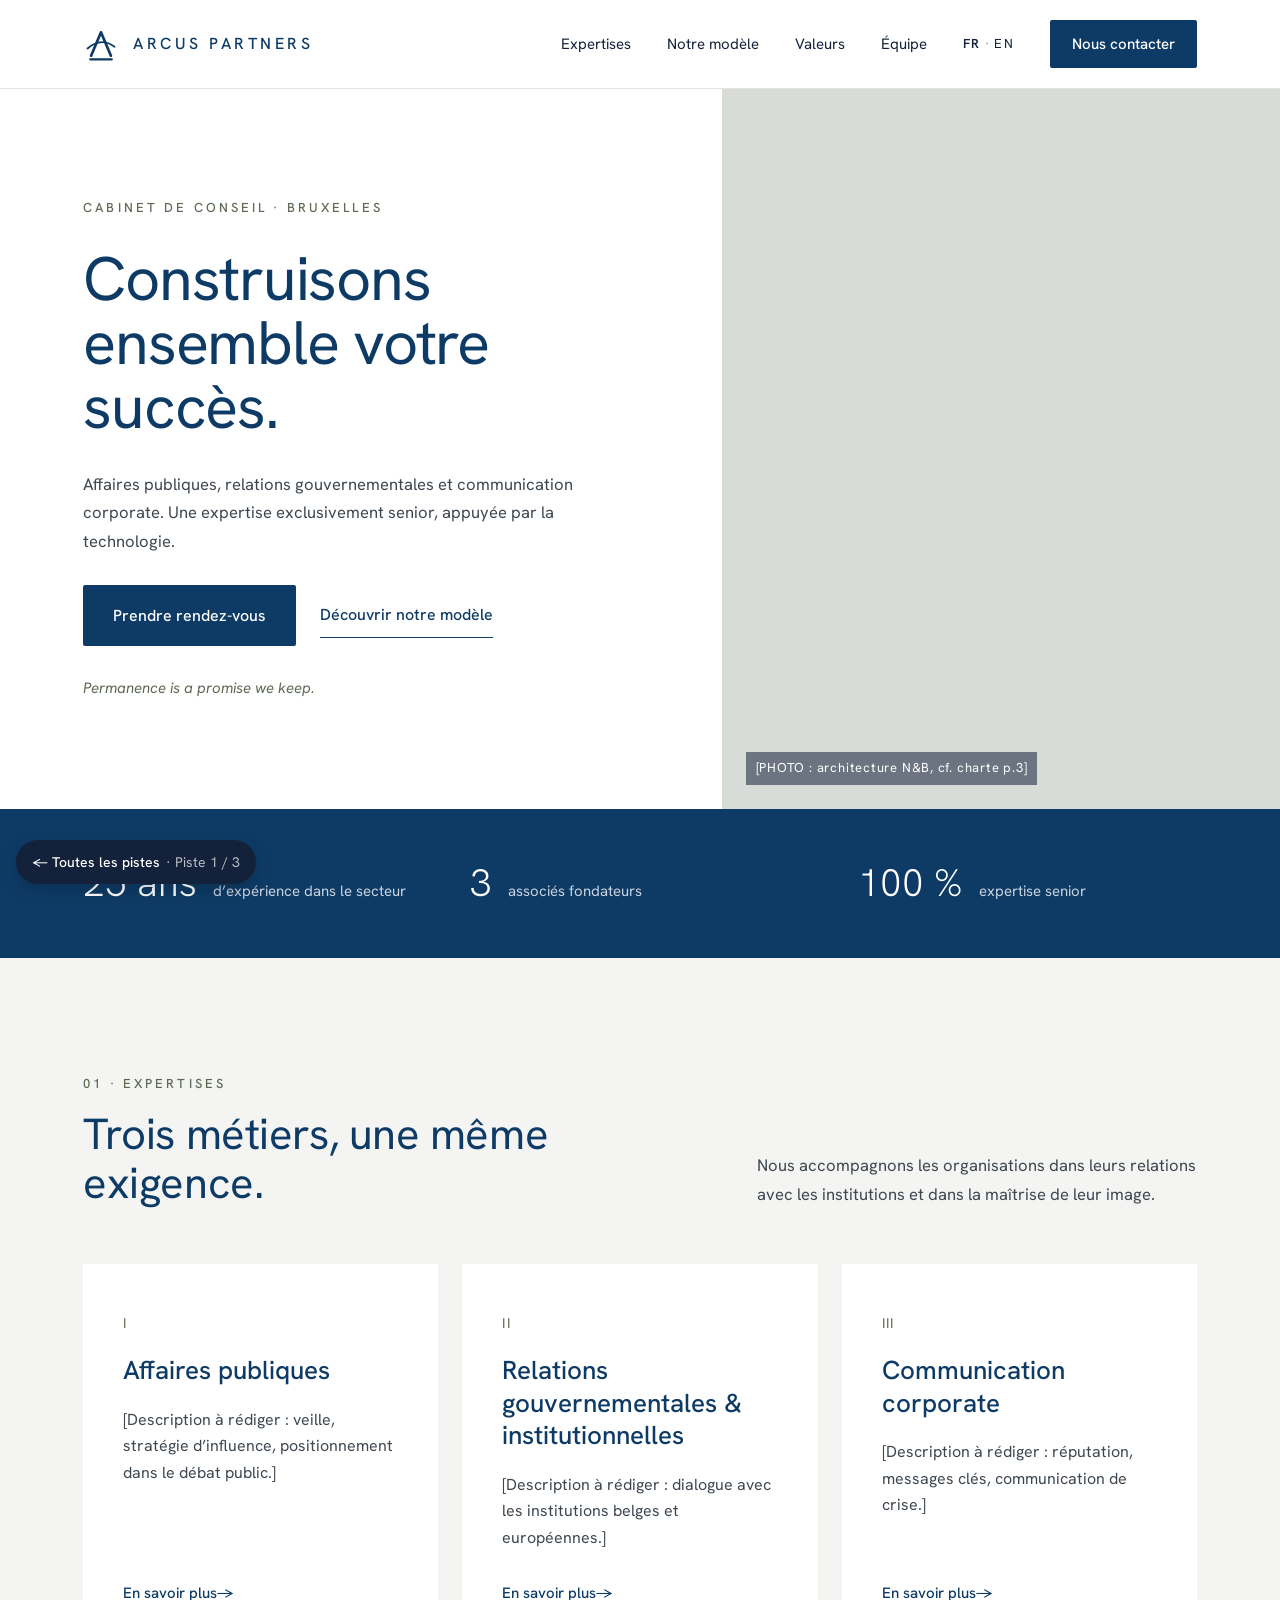
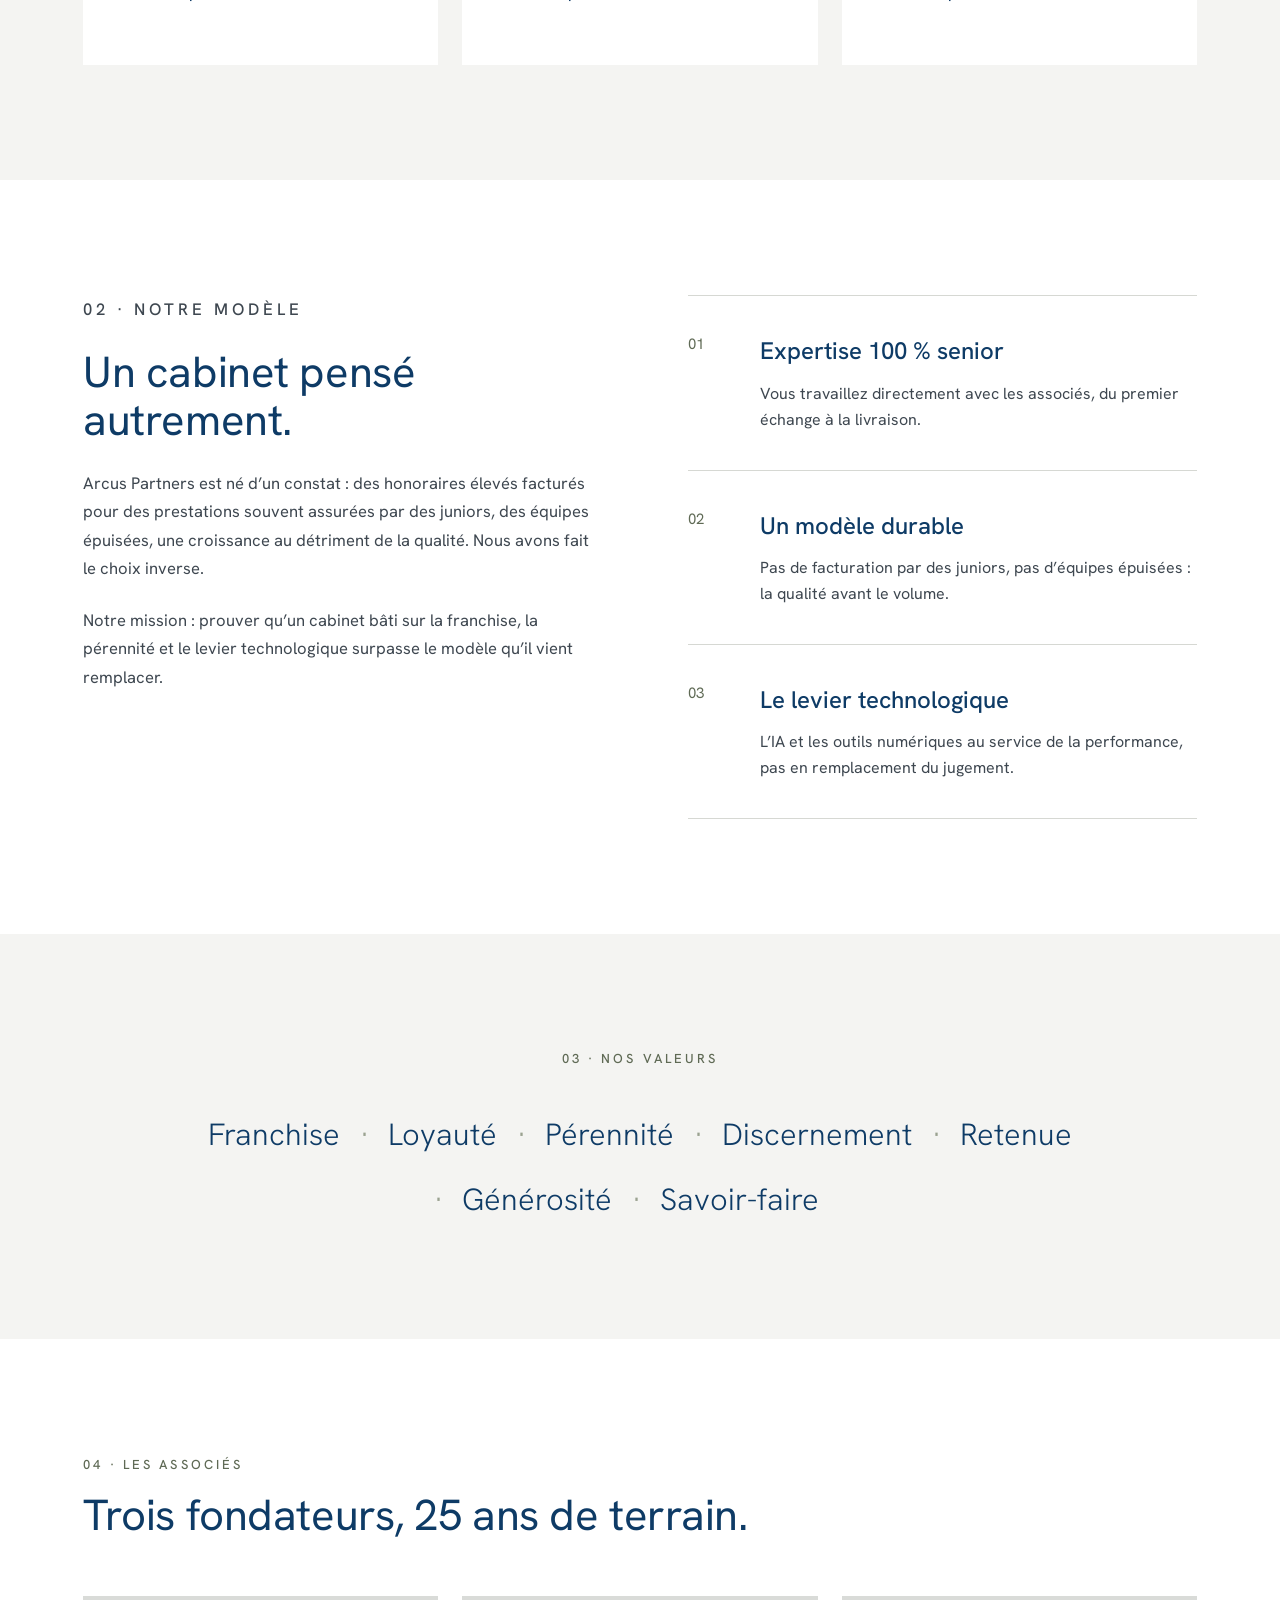
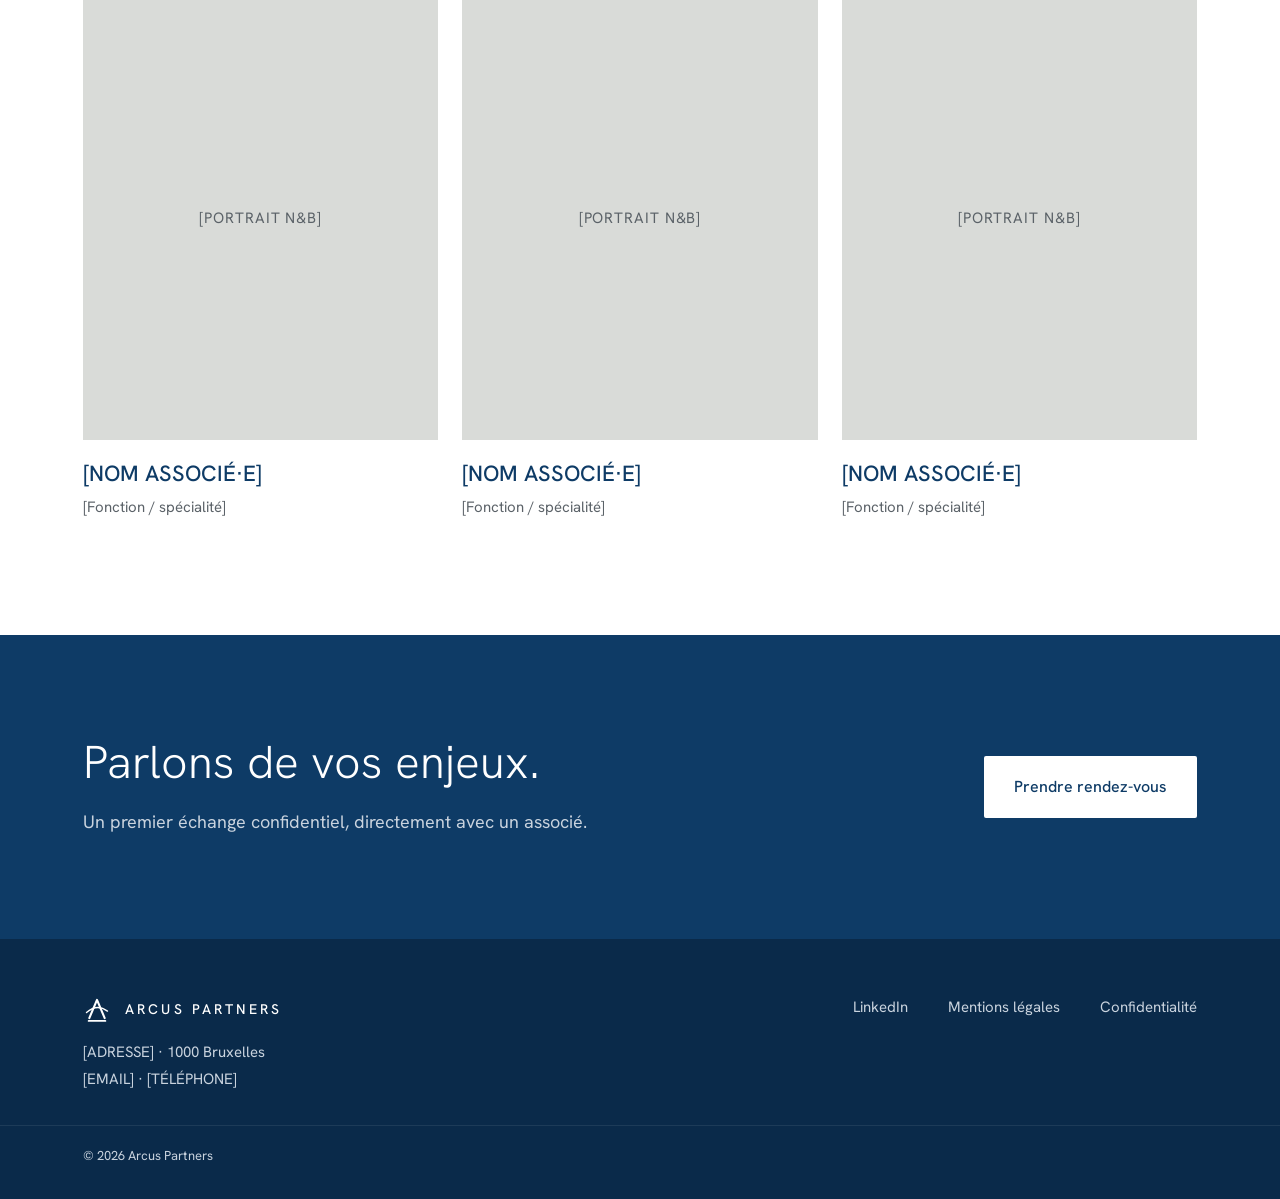
==== v1/index.html @ 0de01886 "Remplace les tirets cadratins par une ponctuation plus naturelle Co-Authored-By: Claude Sonnet 5 <no" ====
<!doctype html>
<html lang="fr">
<head>
  <meta charset="utf-8">
  <meta name="viewport" content="width=device-width, initial-scale=1">
  <title>Arcus Partners · Cabinet de conseil à Bruxelles</title>
  <meta name="description" content="Arcus Partners, cabinet de conseil en affaires publiques, relations gouvernementales et communication corporate à Bruxelles.">
  <meta name="robots" content="noindex"><!-- preview : à retirer en production -->
  <link rel="preconnect" href="https://fonts.googleapis.com">
  <link rel="preconnect" href="https://fonts.gstatic.com" crossorigin>
  <link href="https://fonts.googleapis.com/css2?family=Hanken+Grotesk:wght@300;400;500;600&display=swap" rel="stylesheet">
  <link rel="stylesheet" href="styles.css">
  <script src="script.js" defer></script>
</head>
<body>
  <a class="skip-link" href="#contenu">Aller au contenu</a>

  <!-- Logo réutilisable (provisoire : à remplacer par le SVG de la graphiste) -->
  <svg width="0" height="0" style="position:absolute" aria-hidden="true">
    <symbol id="logo-mark" viewBox="0 0 40 40">
      <g fill="none" stroke="currentColor" stroke-linecap="round" stroke-linejoin="round">
        <path d="M9 33 L20 7 L31 33" stroke-width="3"/>
        <path d="M5 25 Q20 12 35 23" stroke-width="2"/>
        <path d="M8 37 H32" stroke-width="2.5"/>
      </g>
    </symbol>
  </svg>

  <header class="site-header" id="top">
    <div class="container header-inner">
      <a href="#top" class="brand" aria-label="Arcus Partners, accueil">
        <svg class="brand-mark" aria-hidden="true"><use href="#logo-mark"/></svg>
        <span class="brand-name">ARCUS PARTNERS</span>
      </a>

      <button class="nav-toggle" type="button" aria-expanded="false" aria-controls="nav" aria-label="Ouvrir le menu">
        <span class="nav-toggle-bar"></span>
        <span class="nav-toggle-bar"></span>
      </button>

      <nav class="nav" id="nav" aria-label="Navigation principale">
        <ul class="nav-list">
          <li><a href="#expertises">Expertises</a></li>
          <li><a href="#modele">Notre modèle</a></li>
          <li><a href="#valeurs">Valeurs</a></li>
          <li><a href="#equipe">Équipe</a></li>
          <li class="nav-lang"><a href="#" aria-current="true">FR</a> · <a href="#">EN</a></li>
          <li><a href="#contact" class="btn btn-primary">Nous contacter</a></li>
        </ul>
      </nav>
    </div>
  </header>

  <main id="contenu">

    <!-- HERO -->
    <section class="hero">
      <div class="hero-text">
        <p class="eyebrow">Cabinet de conseil · Bruxelles</p>
        <h1 class="hero-title">Construisons ensemble votre succès.</h1>
        <p class="lead">Affaires publiques, relations gouvernementales et communication corporate. Une expertise exclusivement senior, appuyée par la technologie.</p>
        <div class="hero-actions">
          <a href="#contact" class="btn btn-primary btn-lg">Prendre rendez-vous</a>
          <a href="#modele" class="btn-link">Découvrir notre modèle</a>
        </div>
        <p class="tagline">Permanence is a promise we keep.</p>
      </div>
      <div class="hero-media placeholder" role="img" aria-label="Photo d'architecture en noir et blanc (à venir)">
        <span class="placeholder-label">[PHOTO : architecture N&amp;B, cf. charte p.3]</span>
      </div>
    </section>

    <!-- CHIFFRES -->
    <section class="stats" aria-label="Chiffres clés">
      <div class="container stats-grid">
        <div class="stat"><span class="stat-value">25 ans</span><span class="stat-label">d’expérience dans le secteur</span></div>
        <div class="stat"><span class="stat-value">3</span><span class="stat-label">associés fondateurs</span></div>
        <div class="stat"><span class="stat-value">100 %</span><span class="stat-label">expertise senior</span></div>
      </div>
    </section>

    <!-- EXPERTISES -->
    <section class="section" id="expertises">
      <div class="container">
        <div class="section-head section-head--split">
          <div>
            <p class="eyebrow">01 · Expertises</p>
            <h2 class="section-title">Trois métiers, une même exigence.</h2>
          </div>
          <p class="section-intro">Nous accompagnons les organisations dans leurs relations avec les institutions et dans la maîtrise de leur image.</p>
        </div>

        <div class="cards">
          <article class="card reveal">
            <span class="card-num">I</span>
            <h3 class="card-title">Affaires publiques</h3>
            <p>[Description à rédiger : veille, stratégie d’influence, positionnement dans le débat public.]</p>
            <a href="#" class="card-link">En savoir plus <span aria-hidden="true">→</span></a>
          </article>
          <article class="card reveal">
            <span class="card-num">II</span>
            <h3 class="card-title">Relations gouvernementales &amp; institutionnelles</h3>
            <p>[Description à rédiger : dialogue avec les institutions belges et européennes.]</p>
            <a href="#" class="card-link">En savoir plus <span aria-hidden="true">→</span></a>
          </article>
          <article class="card reveal">
            <span class="card-num">III</span>
            <h3 class="card-title">Communication corporate</h3>
            <p>[Description à rédiger : réputation, messages clés, communication de crise.]</p>
            <a href="#" class="card-link">En savoir plus <span aria-hidden="true">→</span></a>
          </article>
        </div>
      </div>
    </section>

    <!-- MODÈLE -->
    <section class="section section--white" id="modele">
      <div class="container two-cols">
        <div class="prose">
          <p class="eyebrow">02 · Notre modèle</p>
          <h2 class="section-title">Un cabinet pensé autrement.</h2>
          <p>Arcus Partners est né d’un constat : des honoraires élevés facturés pour des prestations souvent assurées par des juniors, des équipes épuisées, une croissance au détriment de la qualité. Nous avons fait le choix inverse.</p>
          <p>Notre mission : prouver qu’un cabinet bâti sur la franchise, la pérennité et le levier technologique surpasse le modèle qu’il vient remplacer.</p>
        </div>
        <ol class="points">
          <li class="point reveal">
            <span class="point-num">01</span>
            <div><h3>Expertise 100 % senior</h3><p>Vous travaillez directement avec les associés, du premier échange à la livraison.</p></div>
          </li>
          <li class="point reveal">
            <span class="point-num">02</span>
            <div><h3>Un modèle durable</h3><p>Pas de facturation par des juniors, pas d’équipes épuisées : la qualité avant le volume.</p></div>
          </li>
          <li class="point reveal">
            <span class="point-num">03</span>
            <div><h3>Le levier technologique</h3><p>L’IA et les outils numériques au service de la performance, pas en remplacement du jugement.</p></div>
          </li>
        </ol>
      </div>
    </section>

    <!-- VALEURS -->
    <section class="section section--center" id="valeurs">
      <div class="container">
        <p class="eyebrow">03 · Nos valeurs</p>
        <ul class="values">
          <li>Franchise</li><li>Loyauté</li><li>Pérennité</li><li>Discernement</li><li>Retenue</li><li>Générosité</li><li>Savoir-faire</li>
        </ul>
      </div>
    </section>

    <!-- ÉQUIPE -->
    <section class="section section--white" id="equipe">
      <div class="container">
        <div class="section-head">
          <p class="eyebrow">04 · Les associés</p>
          <h2 class="section-title">Trois fondateurs, 25 ans de terrain.</h2>
        </div>
        <div class="team">
          <figure class="member reveal">
            <div class="member-photo placeholder"><span class="placeholder-label">[PORTRAIT N&amp;B]</span></div>
            <figcaption><strong>[NOM ASSOCIÉ·E]</strong><span>[Fonction / spécialité]</span></figcaption>
          </figure>
          <figure class="member reveal">
            <div class="member-photo placeholder"><span class="placeholder-label">[PORTRAIT N&amp;B]</span></div>
            <figcaption><strong>[NOM ASSOCIÉ·E]</strong><span>[Fonction / spécialité]</span></figcaption>
          </figure>
          <figure class="member reveal">
            <div class="member-photo placeholder"><span class="placeholder-label">[PORTRAIT N&amp;B]</span></div>
            <figcaption><strong>[NOM ASSOCIÉ·E]</strong><span>[Fonction / spécialité]</span></figcaption>
          </figure>
        </div>
      </div>
    </section>

    <!-- CONTACT -->
    <section class="cta" id="contact">
      <div class="container cta-inner">
        <div>
          <h2 class="cta-title">Parlons de vos enjeux.</h2>
          <p class="cta-text">Un premier échange confidentiel, directement avec un associé.</p>
        </div>
        <a href="mailto:contact@example.com" class="btn btn-light btn-lg">Prendre rendez-vous</a>
      </div>
    </section>
  </main>

  <footer class="site-footer">
    <div class="container footer-inner">
      <div class="footer-brand">
        <a href="#top" class="brand brand--light" aria-label="Retour en haut">
          <svg class="brand-mark" aria-hidden="true"><use href="#logo-mark"/></svg>
          <span class="brand-name">ARCUS PARTNERS</span>
        </a>
        <address>[ADRESSE] · 1000 Bruxelles<br>[EMAIL] · [TÉLÉPHONE]</address>
      </div>
      <ul class="footer-links">
        <li><a href="#">LinkedIn</a></li>
        <li><a href="#">Mentions légales</a></li>
        <li><a href="#">Confidentialité</a></li>
      </ul>
    </div>
    <div class="container footer-bottom">© <span id="year">2026</span> Arcus Partners</div>
  </footer>

  <a href="../" class="version-badge">← Toutes les pistes <span>· Piste 1 / 3</span></a>
</body>
</html>
---- v1/styles.css ----
/* =========================================================
   Arcus Partners - preview statique
   Couleurs issues de la charte (concept 2)
   ========================================================= */

:root {
  /* Couleurs */
  --navy: #0E3B66;
  --navy-dark: #0A2A4A;
  --sage: #5F6A55;        /* sauge assombri (retour client), lisible sur blanc */
  --sage-light: #9AA290;
  --charcoal: #3E4750;
  --ink: #13223A;
  --grey: #5B6268;
  --line: #D6D8D3;
  --off-white: #F4F4F2;
  --white: #FFFFFF;
  --placeholder: #D9DBD8;
  --on-navy: #C9D3DE;

  /* Typo */
  --font: "Hanken Grotesk", system-ui, -apple-system, "Segoe UI", sans-serif;

  /* Espacements */
  --gutter: clamp(20px, 6.5vw, 96px);
  --section-y: clamp(64px, 9vw, 120px);
  --max: 1440px;
}

*, *::before, *::after { box-sizing: border-box; }

html { scroll-behavior: smooth; scroll-padding-top: 96px; }
@media (prefers-reduced-motion: reduce) { html { scroll-behavior: auto; } }

body {
  margin: 0;
  font-family: var(--font);
  font-size: 16px;
  line-height: 1.6;
  color: var(--ink);
  background: var(--off-white);
  -webkit-font-smoothing: antialiased;
}

img { max-width: 100%; display: block; }
a { color: var(--navy); text-decoration: none; }
a:hover { color: var(--navy-dark); }
h1, h2, h3 { margin: 0; color: var(--navy); }
p { margin: 0; }
ul, ol { margin: 0; padding: 0; list-style: none; }

:focus-visible { outline: 2px solid var(--navy); outline-offset: 3px; }

.skip-link {
  position: absolute; left: 16px; top: -48px;
  padding: 10px 16px; background: var(--navy); color: var(--white); z-index: 100;
}
.skip-link:focus { top: 12px; color: var(--white); }

.container {
  width: 100%;
  max-width: var(--max);
  margin-inline: auto;
  padding-inline: var(--gutter);
}

/* ---------- Éléments communs ---------- */

.eyebrow {
  font-size: 13px;
  font-weight: 500;
  letter-spacing: 0.24em;
  text-transform: uppercase;
  color: var(--sage);
}

.section-title {
  font-size: clamp(32px, 3.4vw, 48px);
  line-height: 1.12;
  font-weight: 400;
  letter-spacing: -0.01em;
}

.lead, .section-intro, .prose p {
  font-size: clamp(16px, 1.3vw, 18px);
  line-height: 1.7;
  color: var(--charcoal);
}

.btn {
  display: inline-flex; align-items: center; justify-content: center;
  min-height: 44px;
  padding: 12px 22px;
  border-radius: 2px;
  font-weight: 500;
  transition: background-color .2s ease, color .2s ease;
}
.btn-lg { padding: 18px 30px; font-size: 16px; }
.btn-primary { background: var(--navy); color: var(--white); }
.btn-primary:hover { background: var(--navy-dark); color: var(--white); }
.btn-light { background: var(--white); color: var(--navy); white-space: nowrap; }
.btn-light:hover { background: var(--off-white); }

.btn-link {
  display: inline-flex; align-items: center; min-height: 44px;
  font-weight: 500;
  border-bottom: 1px solid currentColor;
}

.placeholder {
  background: var(--placeholder);
  display: flex; align-items: flex-end; justify-content: flex-start;
  padding: 24px;
}
.placeholder-label {
  font-size: 13px; letter-spacing: .06em;
  color: var(--white); background: rgba(19, 34, 58, .55);
  padding: 6px 10px;
}

/* ---------- Header ---------- */

.site-header {
  position: sticky; top: 0; z-index: 50;
  background: var(--white);
  border-bottom: 1px solid #E3E4E0;
}
.header-inner {
  height: 88px;
  display: flex; align-items: center; justify-content: space-between;
}

.brand { display: inline-flex; align-items: center; gap: 14px; color: var(--navy); }
.brand-mark { width: 36px; height: 36px; }
.brand-name { font-size: 16px; font-weight: 500; letter-spacing: .22em; }
.brand--light { color: var(--white); }
.brand--light:hover { color: var(--white); }

.nav-list { display: flex; align-items: center; gap: 36px; font-size: 15px; }
.nav-list a:not(.btn) { color: var(--ink); }
.nav-list a:not(.btn):hover { color: var(--navy); }
.nav-lang { font-size: 13px; letter-spacing: .1em; color: #8A8F94; }
.nav-lang a[aria-current] { font-weight: 600; }

.nav-toggle {
  display: none;
  width: 44px; height: 44px;
  border: 0; background: transparent; cursor: pointer;
  flex-direction: column; justify-content: center; align-items: center; gap: 7px;
}
.nav-toggle-bar {
  width: 22px; height: 1.8px; background: var(--navy);
  transition: transform .25s ease;
}
.nav-toggle[aria-expanded="true"] .nav-toggle-bar:first-child { transform: translateY(4.4px) rotate(45deg); }
.nav-toggle[aria-expanded="true"] .nav-toggle-bar:last-child  { transform: translateY(-4.4px) rotate(-45deg); }

/* ---------- Hero ---------- */

.hero {
  max-width: var(--max); margin-inline: auto;
  display: grid;
  grid-template-columns: repeat(2, minmax(0, 1fr));
  gap: 80px;
  min-height: 720px;
  background: var(--white);
  padding-left: var(--gutter);
}
.hero-text {
  display: flex; flex-direction: column; justify-content: center; gap: 30px;
  padding-block: 80px;
}
.hero-title {
  font-size: clamp(40px, 4.8vw, 68px);
  line-height: 1.04;
  font-weight: 400;
  letter-spacing: -0.02em;
}
.lead { max-width: 520px; }
.hero-actions { display: flex; flex-wrap: wrap; gap: 16px 24px; align-items: center; }
.tagline { font-size: 15px; font-style: italic; color: var(--sage); }

/* ---------- Stats ---------- */

.stats { background: var(--navy); color: var(--white); }
.stats-grid {
  display: grid; grid-template-columns: repeat(3, minmax(0, 1fr));
  gap: 24px 48px; padding-block: 44px;
}
.stat { display: flex; align-items: baseline; gap: 16px; }
.stat-value { white-space: nowrap; font-size: clamp(34px, 3vw, 44px); font-weight: 300; }
.stat-label { font-size: 15px; color: var(--on-navy); }

/* ---------- Sections ---------- */

.section { padding-block: var(--section-y); }
.section--white { background: var(--white); }
.section--center { text-align: center; }

.section-head { display: flex; flex-direction: column; gap: 16px; margin-bottom: 56px; }
.section-head--split {
  flex-direction: row; justify-content: space-between; align-items: flex-end; gap: 80px;
}
.section-head--split > div { display: flex; flex-direction: column; gap: 16px; }
.section-intro { max-width: 440px; }

/* Cartes expertises */
.cards { display: grid; grid-template-columns: repeat(3, minmax(0, 1fr)); gap: 24px; }
.card {
  background: var(--white);
  padding: 48px 40px;
  min-height: 320px;
  display: flex; flex-direction: column; gap: 20px;
  border-bottom: 2px solid transparent;
  transition: border-color .25s ease, transform .25s ease;
}
.card:hover { border-color: var(--navy); transform: translateY(-2px); }
.card-num { font-size: 14px; letter-spacing: .1em; color: var(--sage); }
.card-title { font-size: 26px; font-weight: 500; line-height: 1.25; }
.card p { font-size: 16px; line-height: 1.65; color: var(--charcoal); }
.card-link { margin-top: auto; font-weight: 500; font-size: 15px; min-height: 44px; display: inline-flex; align-items: center; }

/* Modèle */
.two-cols { display: grid; grid-template-columns: repeat(2, minmax(0, 1fr)); gap: 96px; }
.prose { display: flex; flex-direction: column; gap: 24px; }
.points { counter-reset: none; }
.point {
  display: flex; gap: 32px;
  padding-block: 36px;
  border-top: 1px solid var(--line);
}
.point:last-child { border-bottom: 1px solid var(--line); }
.point-num { font-size: 15px; color: var(--sage); min-width: 40px; }
.point h3 { font-size: 24px; font-weight: 500; margin-bottom: 10px; }
.point p { color: var(--charcoal); line-height: 1.65; }

/* Valeurs */
.values {
  margin: 40px auto 0; max-width: 1100px;
  display: flex; flex-wrap: wrap; justify-content: center; gap: 16px 0;
  font-size: clamp(24px, 2.4vw, 34px); font-weight: 300; color: var(--navy);
}
.values li { padding-inline: 24px; position: relative; }
.values li + li::before {
  content: "·"; position: absolute; left: -4px; color: var(--sage-light);
}

/* Équipe */
.team { display: grid; grid-template-columns: repeat(3, minmax(0, 1fr)); gap: 24px; }
.member { margin: 0; display: flex; flex-direction: column; gap: 16px; }
.member-photo { aspect-ratio: 4 / 5; align-items: center; justify-content: center; }
.member-photo .placeholder-label { background: none; color: var(--grey); }
.member figcaption { display: flex; flex-direction: column; gap: 4px; }
.member strong { font-size: 22px; font-weight: 500; color: var(--navy); }
.member span { font-size: 15px; color: var(--grey); }

/* CTA */
.cta { background: var(--navy); color: var(--white); padding-block: clamp(64px, 8vw, 110px); }
.cta-inner { display: flex; justify-content: space-between; align-items: center; gap: 40px 80px; }
.cta-title { color: var(--white); font-size: clamp(34px, 3.6vw, 52px); line-height: 1.1; font-weight: 300; }
.cta-text { margin-top: 20px; font-size: 18px; color: var(--on-navy); max-width: 560px; }

/* Footer */
.site-footer { background: var(--navy-dark); color: var(--on-navy); font-size: 15px; }
.footer-inner { display: flex; justify-content: space-between; align-items: flex-start; gap: 32px; padding-block: 56px 32px; }
.footer-brand { display: flex; flex-direction: column; gap: 16px; }
.footer-brand .brand-mark { width: 28px; height: 28px; }
.footer-brand .brand-name { font-size: 14px; }
address { font-style: normal; line-height: 1.8; }
.footer-links { display: flex; gap: 40px; }
.footer-links a { color: var(--on-navy); }
.footer-links a:hover { color: var(--white); }
.footer-bottom { padding-block: 20px 32px; border-top: 1px solid rgba(255,255,255,.08); font-size: 13px; }

/* ---------- Animation d'apparition (JS ajoute .is-visible) ---------- */

.js .reveal { opacity: 0; transform: translateY(16px); transition: opacity .6s ease, transform .6s ease; }
.js .reveal.is-visible { opacity: 1; transform: none; }
@media (prefers-reduced-motion: reduce) {
  .js .reveal { opacity: 1; transform: none; transition: none; }
}

/* =========================================================
   Responsive
   ========================================================= */

@media (max-width: 1024px) {
  .nav-list { gap: 24px; }
  .hero { gap: 48px; }
  .two-cols { gap: 56px; }
  .card { padding: 36px 28px; }
}

@media (max-width: 900px) {
  .header-inner { height: 72px; }
  .brand-mark { width: 28px; height: 28px; }
  .brand-name { font-size: 14px; letter-spacing: .2em; }

  .nav-toggle { display: flex; }
  .nav {
    position: fixed; inset: 72px 0 0 0;
    background: var(--white);
    padding: 32px var(--gutter);
    transform: translateX(100%);
    visibility: hidden;
    transition: transform .3s ease, visibility .3s;
  }
  .nav.is-open { transform: none; visibility: visible; }
  .nav-list { flex-direction: column; align-items: stretch; gap: 0; font-size: 22px; }
  .nav-list li { border-bottom: 1px solid var(--line); }
  .nav-list li:not(.nav-lang) a:not(.btn) { display: flex; min-height: 64px; align-items: center; }
  .nav-lang { display: flex; gap: 12px; align-items: center; padding-block: 12px; font-size: 15px; }
  .nav-lang a { display: inline-flex; min-height: 44px; min-width: 44px; align-items: center; }
  .nav-list li:last-child { border: 0; padding-top: 24px; }
  .nav-list .btn { width: 100%; min-height: 56px; font-size: 17px; }

  .hero { grid-template-columns: 1fr; gap: 0; padding-left: 0; min-height: 0; }
  .hero-text { padding: 48px var(--gutter) 40px; gap: 22px; }
  .hero-actions .btn { width: 100%; }
  .hero-media { min-height: 280px; }

  .stats-grid { grid-template-columns: 1fr; gap: 16px; padding-block: 32px; }

  .section-head--split { flex-direction: column; align-items: flex-start; gap: 20px; }
  .section-head { margin-bottom: 32px; }

  .cards { grid-template-columns: 1fr; gap: 16px; }
  .card { min-height: 0; padding: 28px 24px; gap: 12px; }
  .card-title { font-size: 22px; }

  .two-cols { grid-template-columns: 1fr; gap: 32px; }
  .point { flex-direction: column; gap: 8px; padding-block: 22px; }
  .point h3 { font-size: 19px; }

  .values { flex-direction: column; align-items: flex-start; text-align: left; margin-top: 20px; gap: 6px; }
  .section--center { text-align: left; }
  .values li { padding-inline: 0; }
  .values li + li::before { content: none; }

  .team { grid-template-columns: 1fr; gap: 20px; }
  .member { flex-direction: row; align-items: center; }
  .member-photo { width: 96px; flex-shrink: 0; aspect-ratio: 1; padding: 0; }
  .member-photo .placeholder-label { display: none; }
  .member strong { font-size: 18px; }

  .cta-inner { flex-direction: column; align-items: stretch; }
  .cta .btn { width: 100%; }

  .footer-inner { flex-direction: column; }
  .footer-links { gap: 24px; flex-wrap: wrap; }
}

body.nav-open { overflow: hidden; }

/* Badge de navigation entre les pistes (présentation client) */
.version-badge {
  position: fixed; left: 16px; bottom: 16px; z-index: 60;
  display: inline-flex; align-items: center; gap: 6px; min-height: 44px;
  padding: 10px 16px; border-radius: 999px;
  background: var(--ink); color: var(--white); font-size: 14px; font-weight: 500;
  box-shadow: 0 6px 20px rgba(0,0,0,.18);
}
.version-badge:hover { background: var(--navy); color: var(--white); }
.version-badge span { opacity: .7; font-weight: 400; }
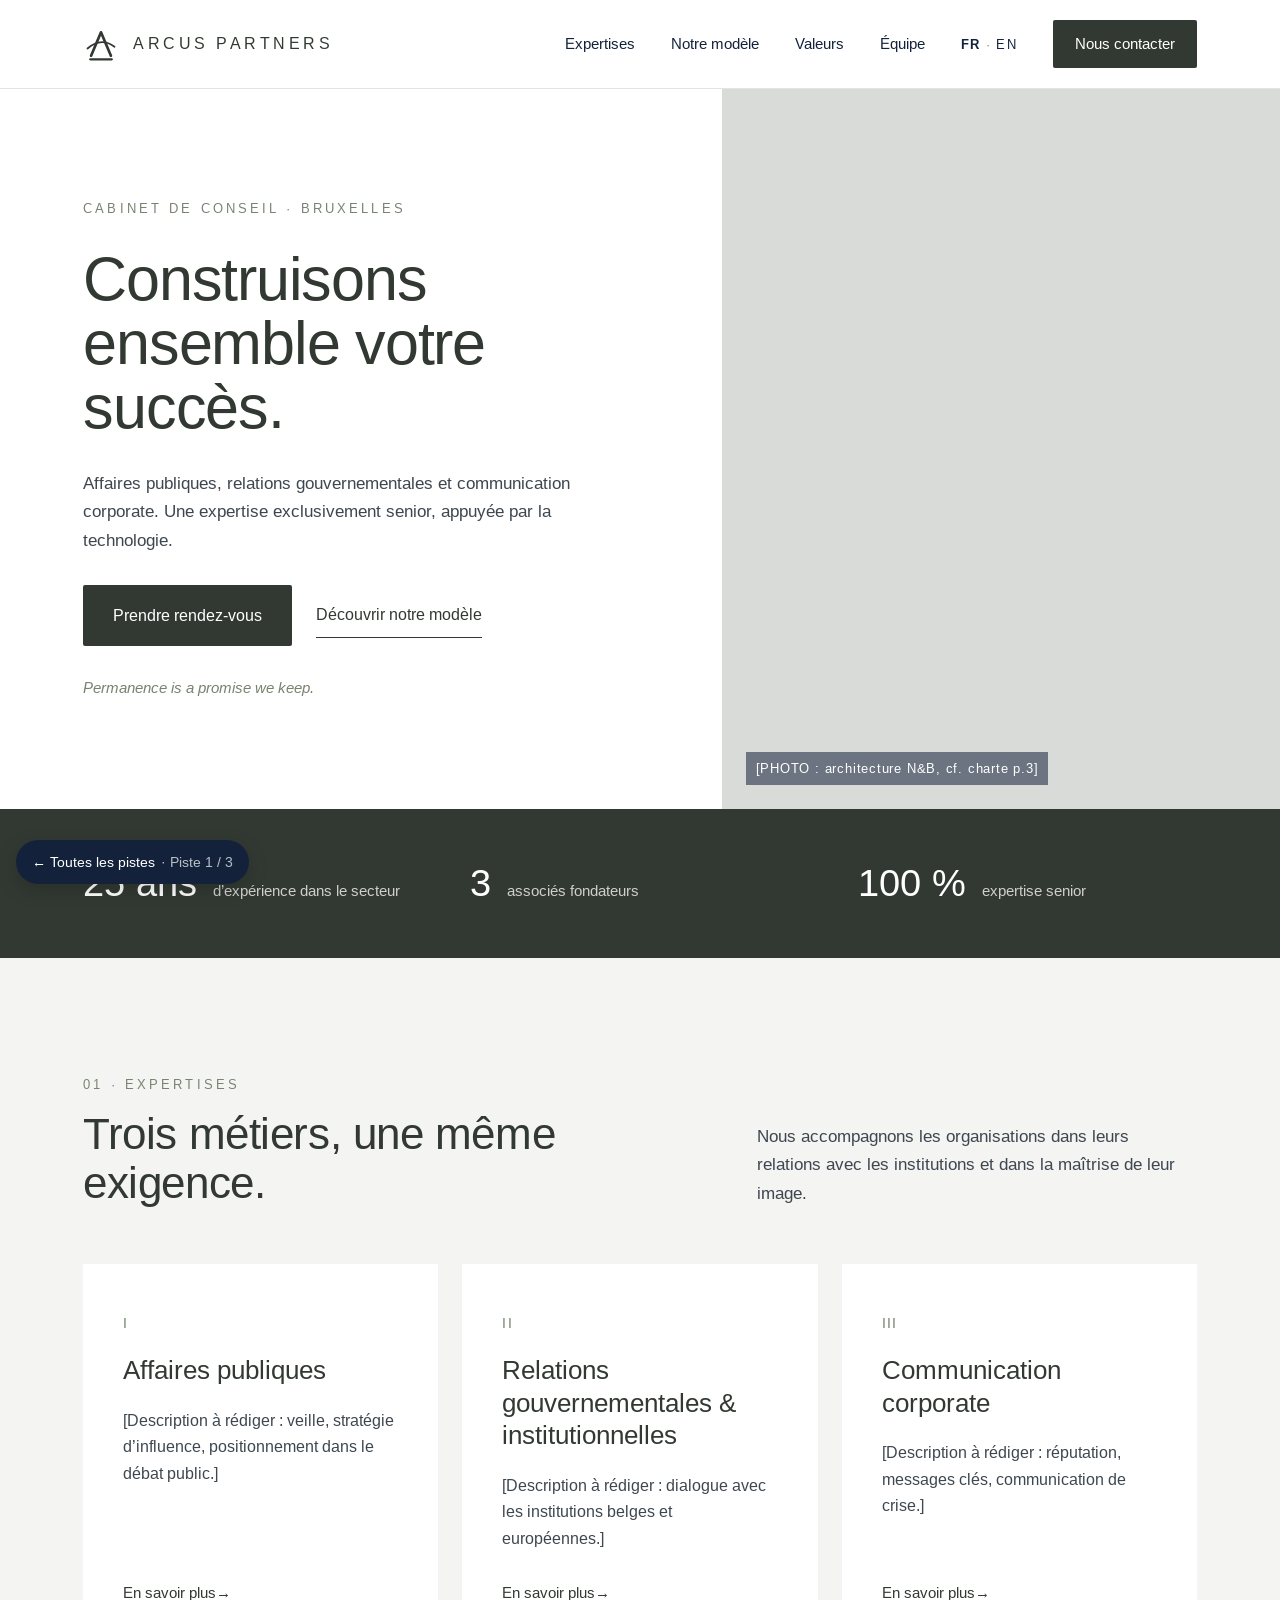
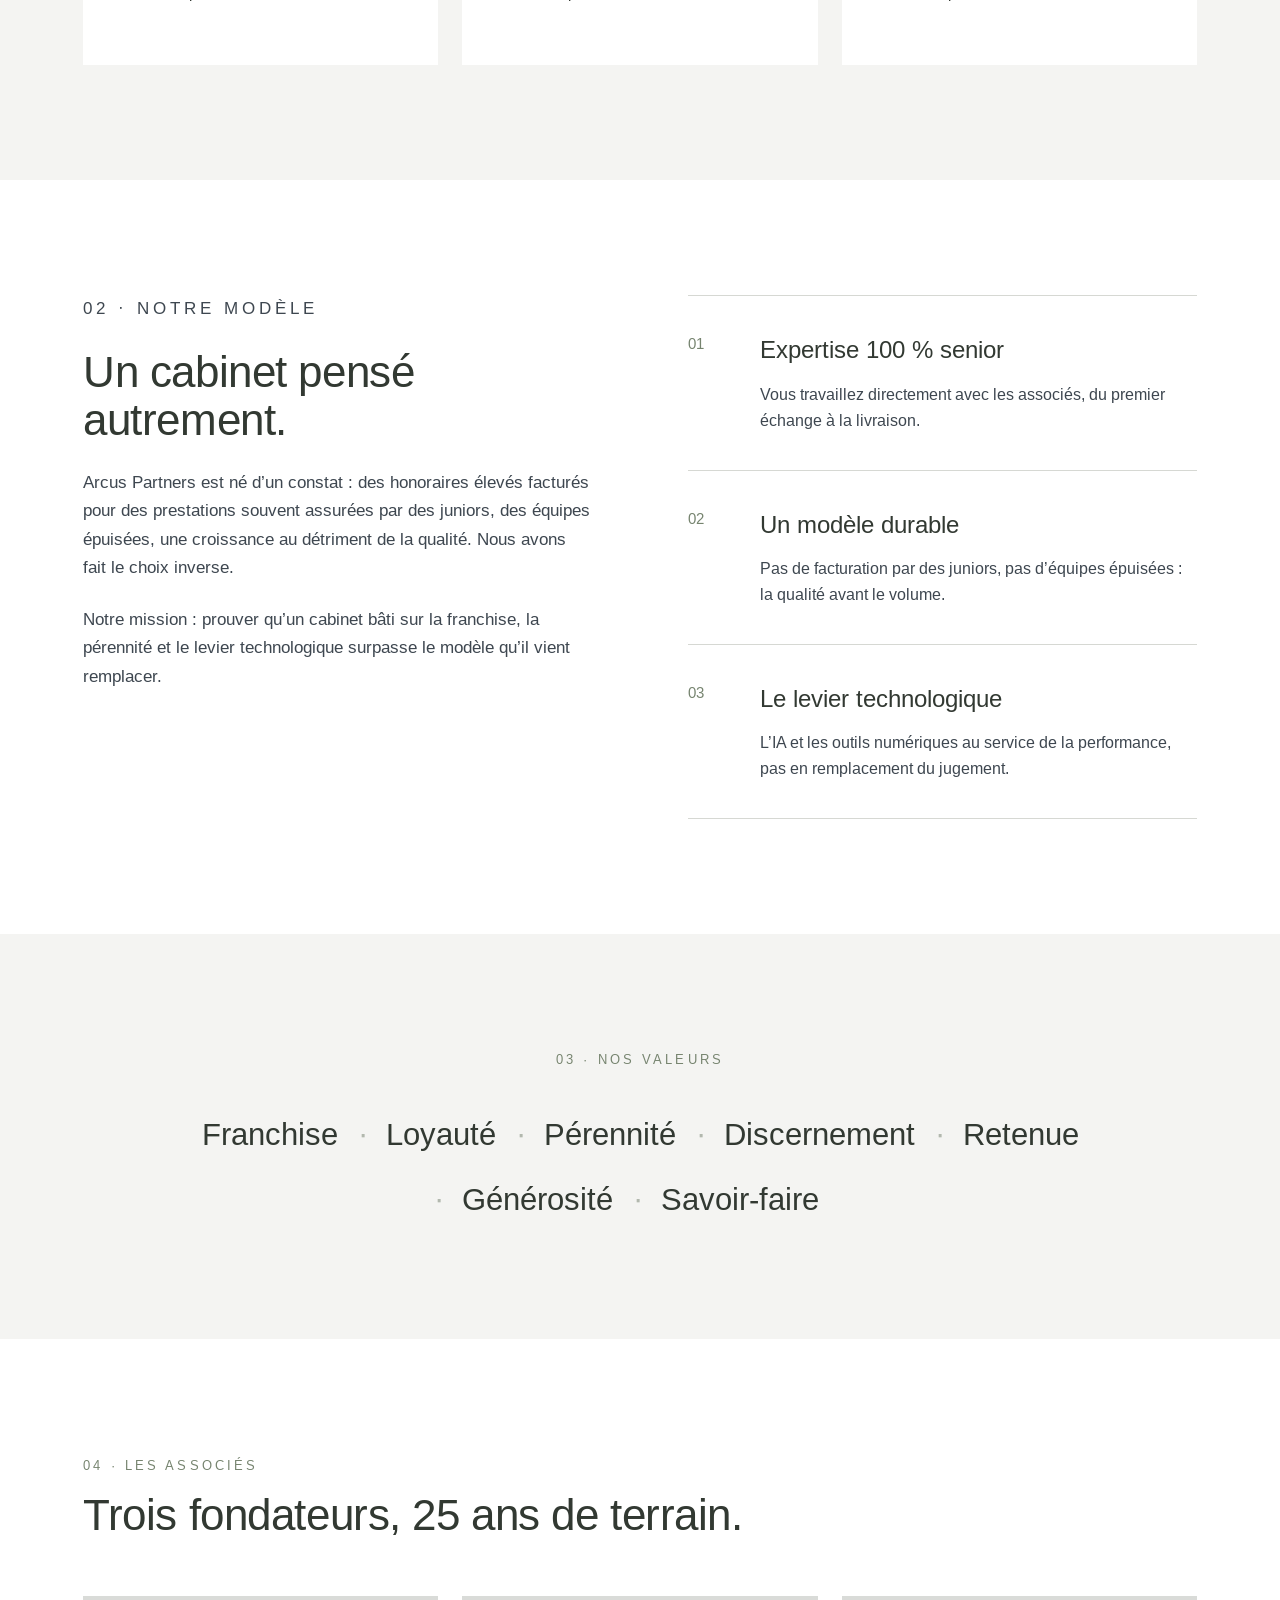
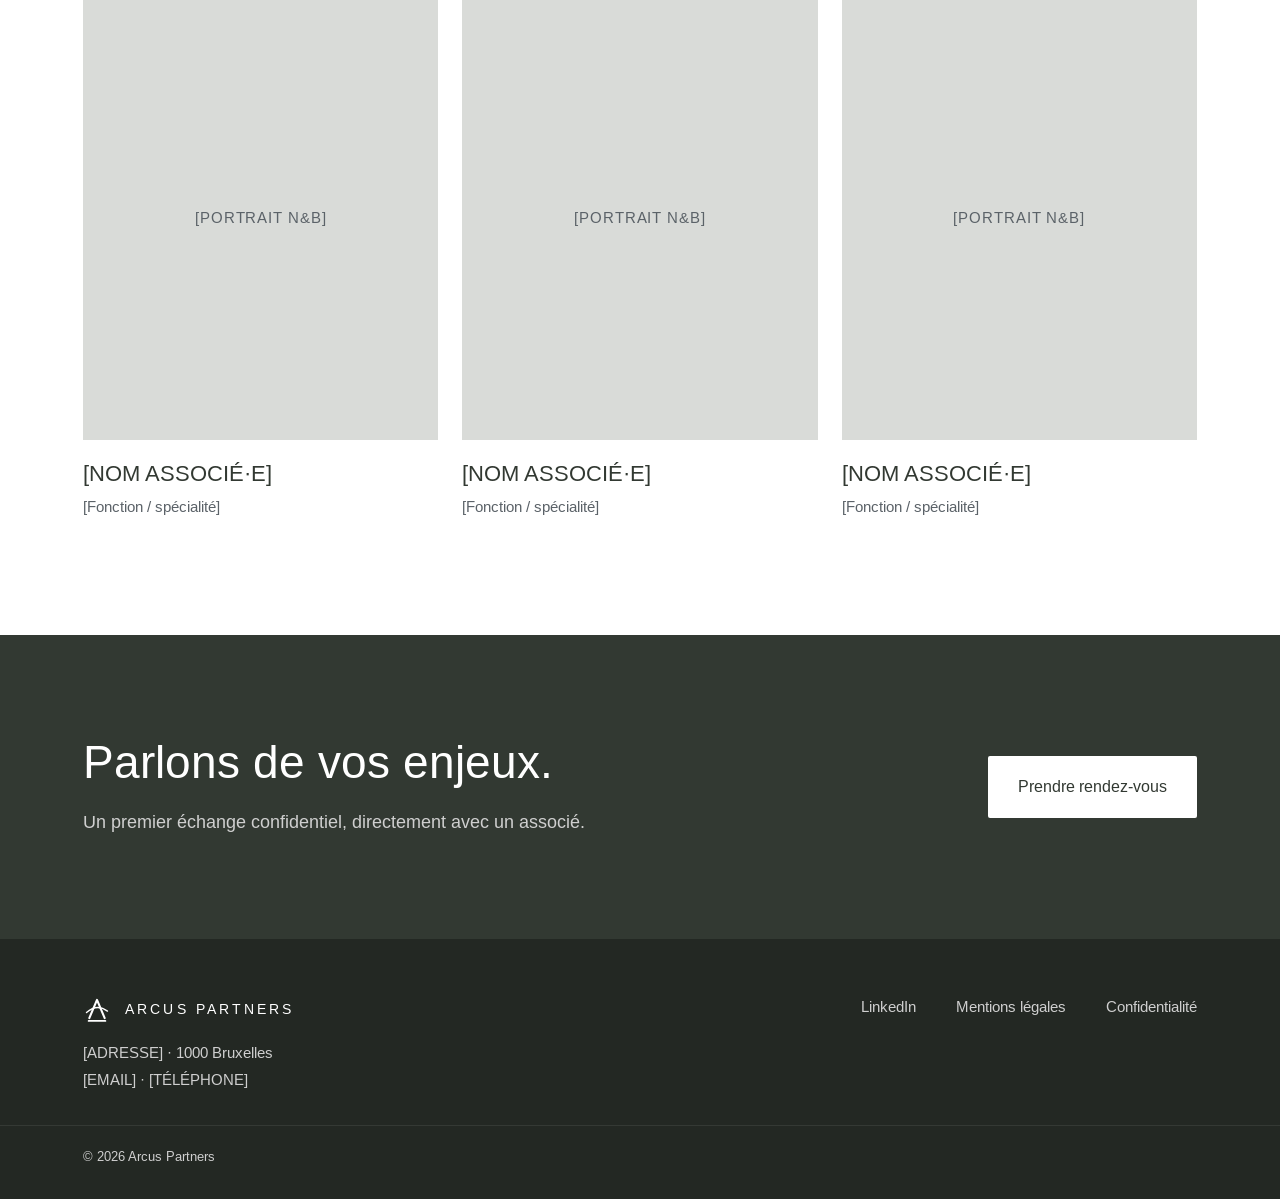
==== commit 597efde3: "V4 : nouvelle palette (vert fonce + sauge + ardoise) et police Arimo Remplace le bleu marine par la " ====
--- a/v1/index.html
+++ b/v1/index.html
@@ -8,7 +8,7 @@
   <meta name="robots" content="noindex"><!-- preview : à retirer en production -->
   <link rel="preconnect" href="https://fonts.googleapis.com">
   <link rel="preconnect" href="https://fonts.gstatic.com" crossorigin>
-  <link href="https://fonts.googleapis.com/css2?family=Hanken+Grotesk:wght@300;400;500;600&display=swap" rel="stylesheet">
+  <link href="https://fonts.googleapis.com/css2?family=Arimo:ital,wght@0,400..700;1,400..700&display=swap" rel="stylesheet">
   <link rel="stylesheet" href="styles.css">
   <script src="script.js" defer></script>
 </head>
--- a/v1/styles.css
+++ b/v1/styles.css
@@ -1,14 +1,14 @@
 /* =========================================================
    Arcus Partners - preview statique
-   Couleurs issues de la charte (concept 2)
+   Couleurs issues de la charte (palette definitive, v4)
    ========================================================= */
 
 :root {
   /* Couleurs */
-  --navy: #0E3B66;
-  --navy-dark: #0A2A4A;
-  --sage: #5F6A55;        /* sauge assombri (retour client), lisible sur blanc */
-  --sage-light: #9AA290;
+  --navy: #323932;
+  --navy-dark: #232823;
+  --sage: #76846F;
+  --sage-light: #B2B8AE;
   --charcoal: #3E4750;
   --ink: #13223A;
   --grey: #5B6268;
@@ -16,10 +16,10 @@
   --off-white: #F4F4F2;
   --white: #FFFFFF;
   --placeholder: #D9DBD8;
-  --on-navy: #C9D3DE;
+  --on-navy: #CFCFCF;
 
   /* Typo */
-  --font: "Hanken Grotesk", system-ui, -apple-system, "Segoe UI", sans-serif;
+  --font: "Arimo", system-ui, -apple-system, "Segoe UI", sans-serif;
 
   /* Espacements */
   --gutter: clamp(20px, 6.5vw, 96px);
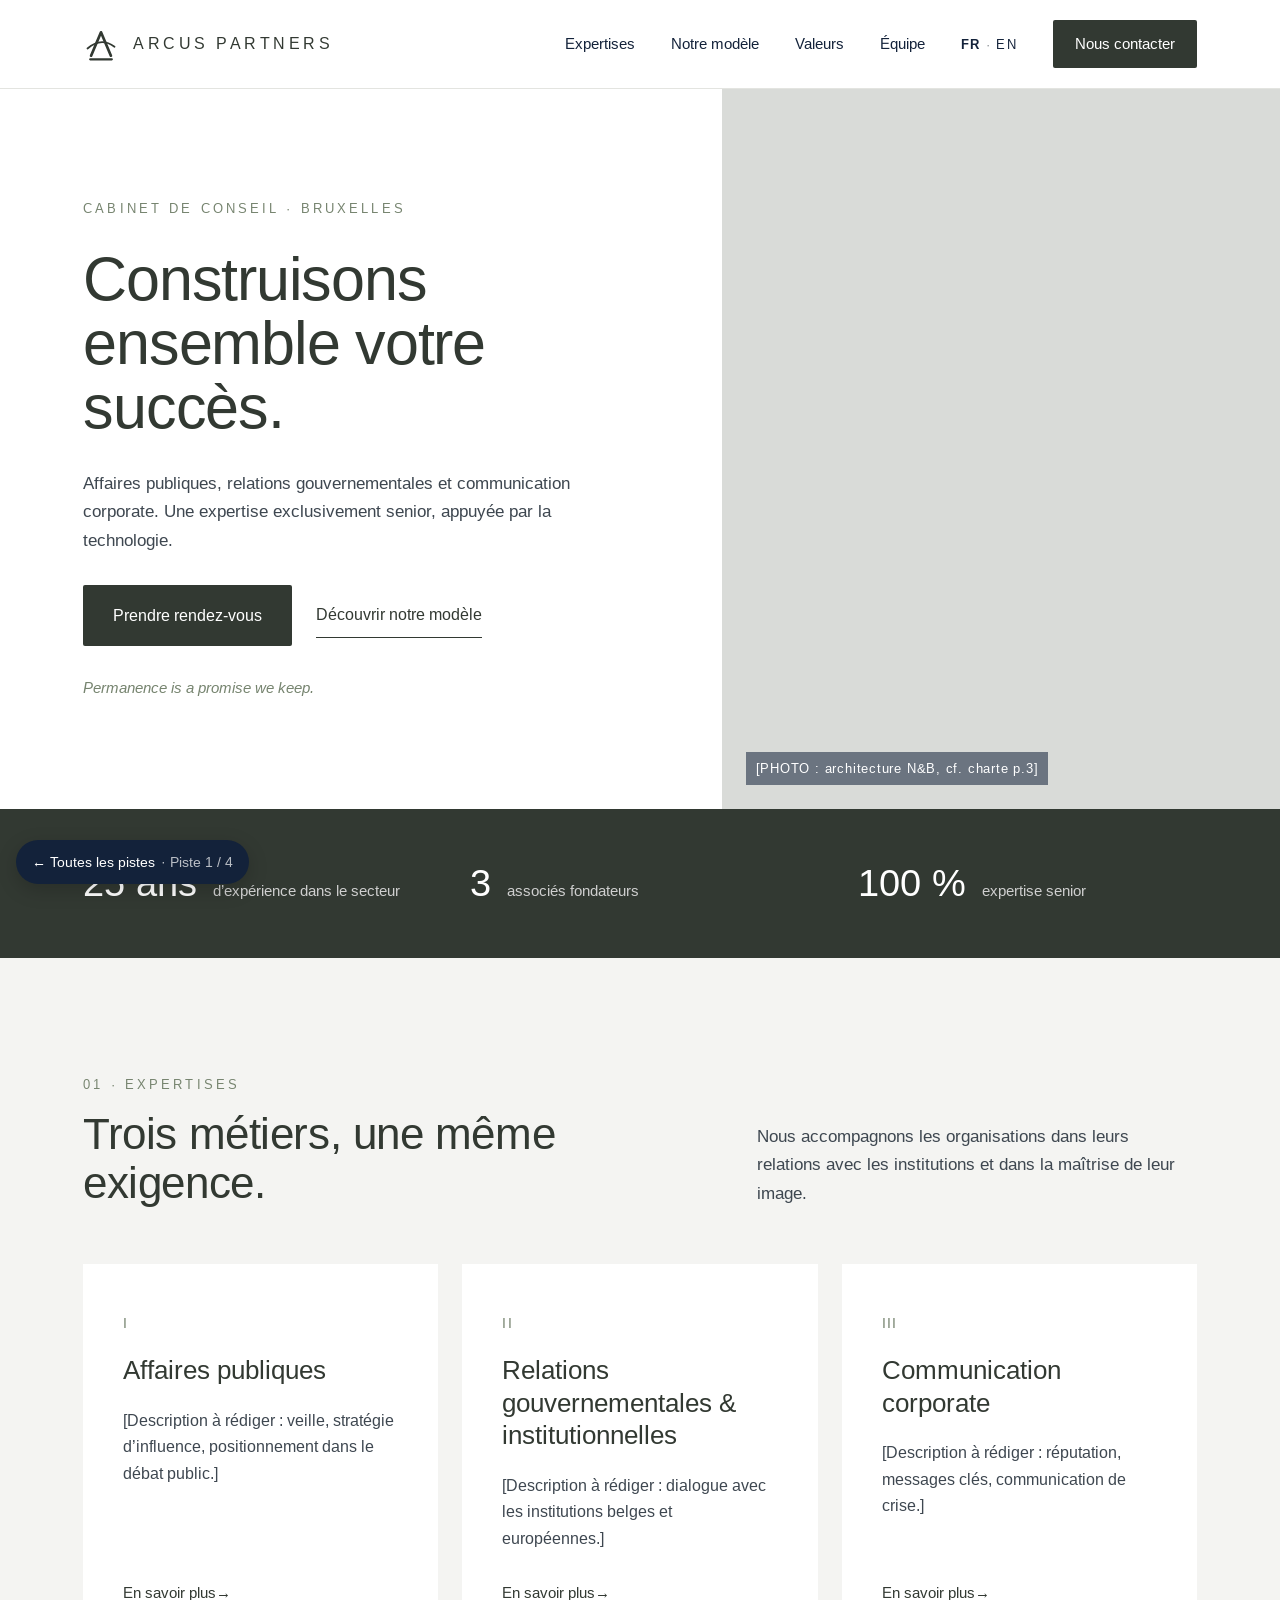
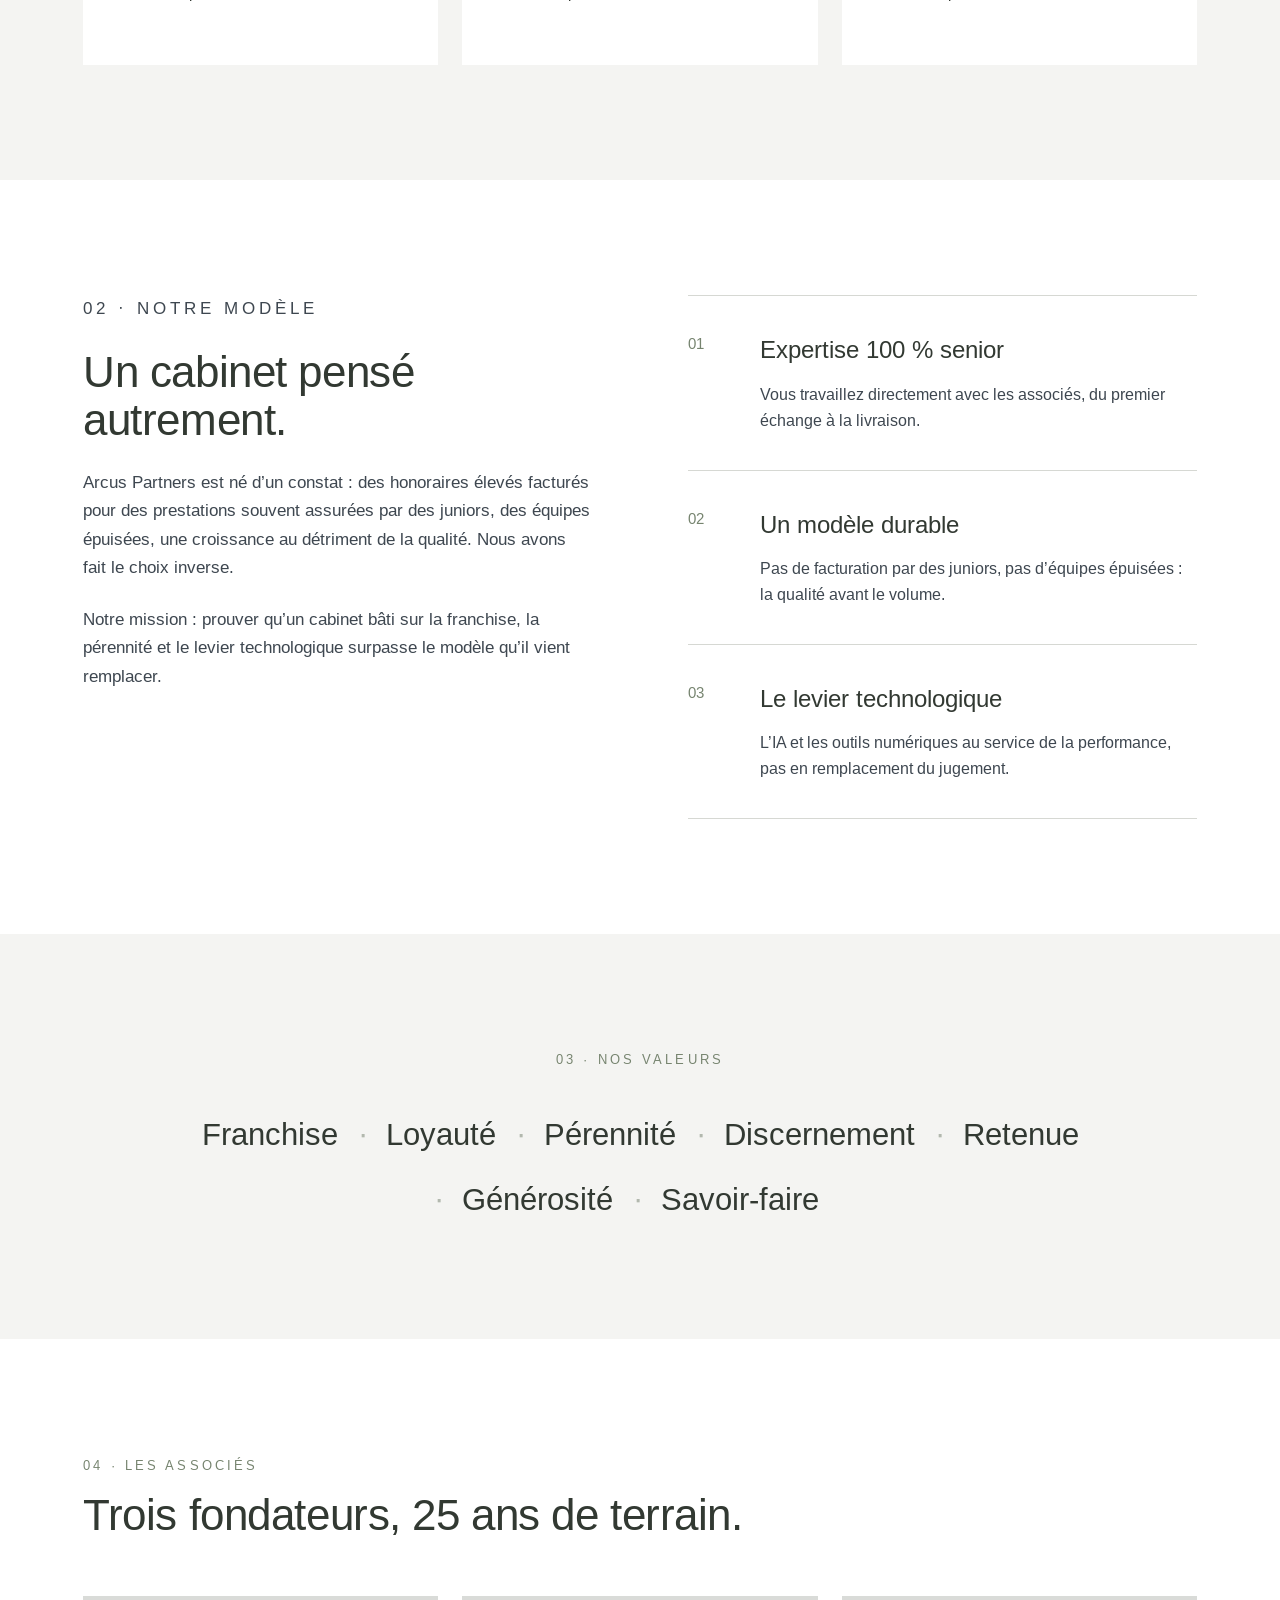
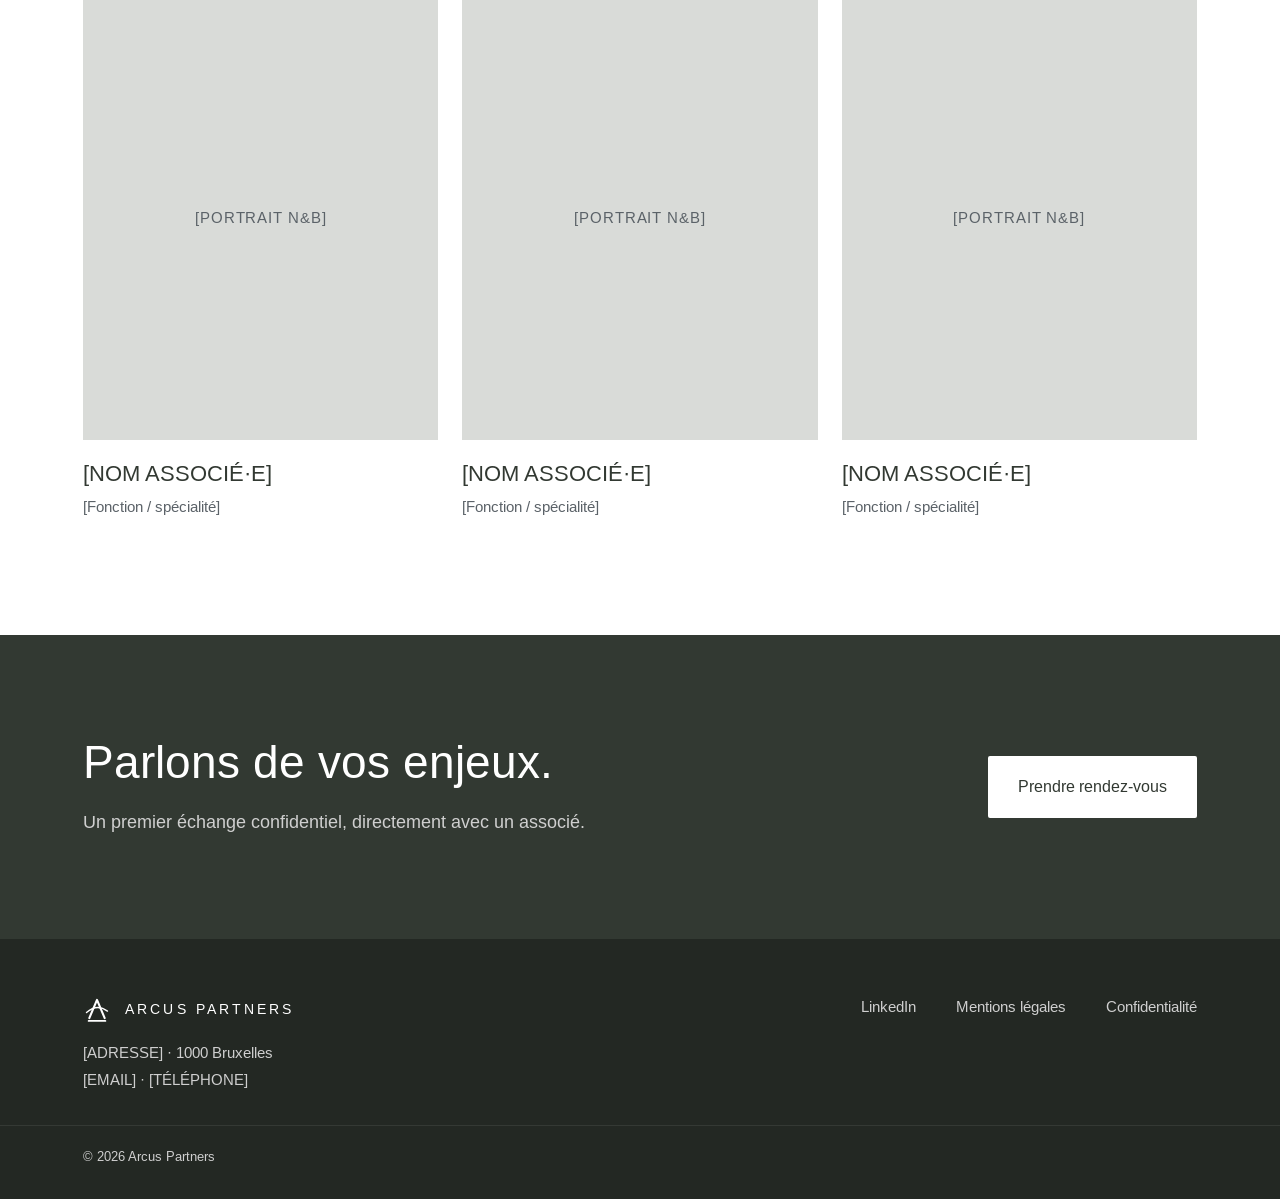
==== commit d9b8e7d3: "Ajoute la piste 4 : copie de la piste 2 en Arimo integral Nouvelle maquette /v4/, copie de la piste " ====
--- a/v1/index.html
+++ b/v1/index.html
@@ -203,6 +203,6 @@
     <div class="container footer-bottom">© <span id="year">2026</span> Arcus Partners</div>
   </footer>
 
-  <a href="../" class="version-badge">← Toutes les pistes <span>· Piste 1 / 3</span></a>
+  <a href="../" class="version-badge">← Toutes les pistes <span>· Piste 1 / 4</span></a>
 </body>
 </html>
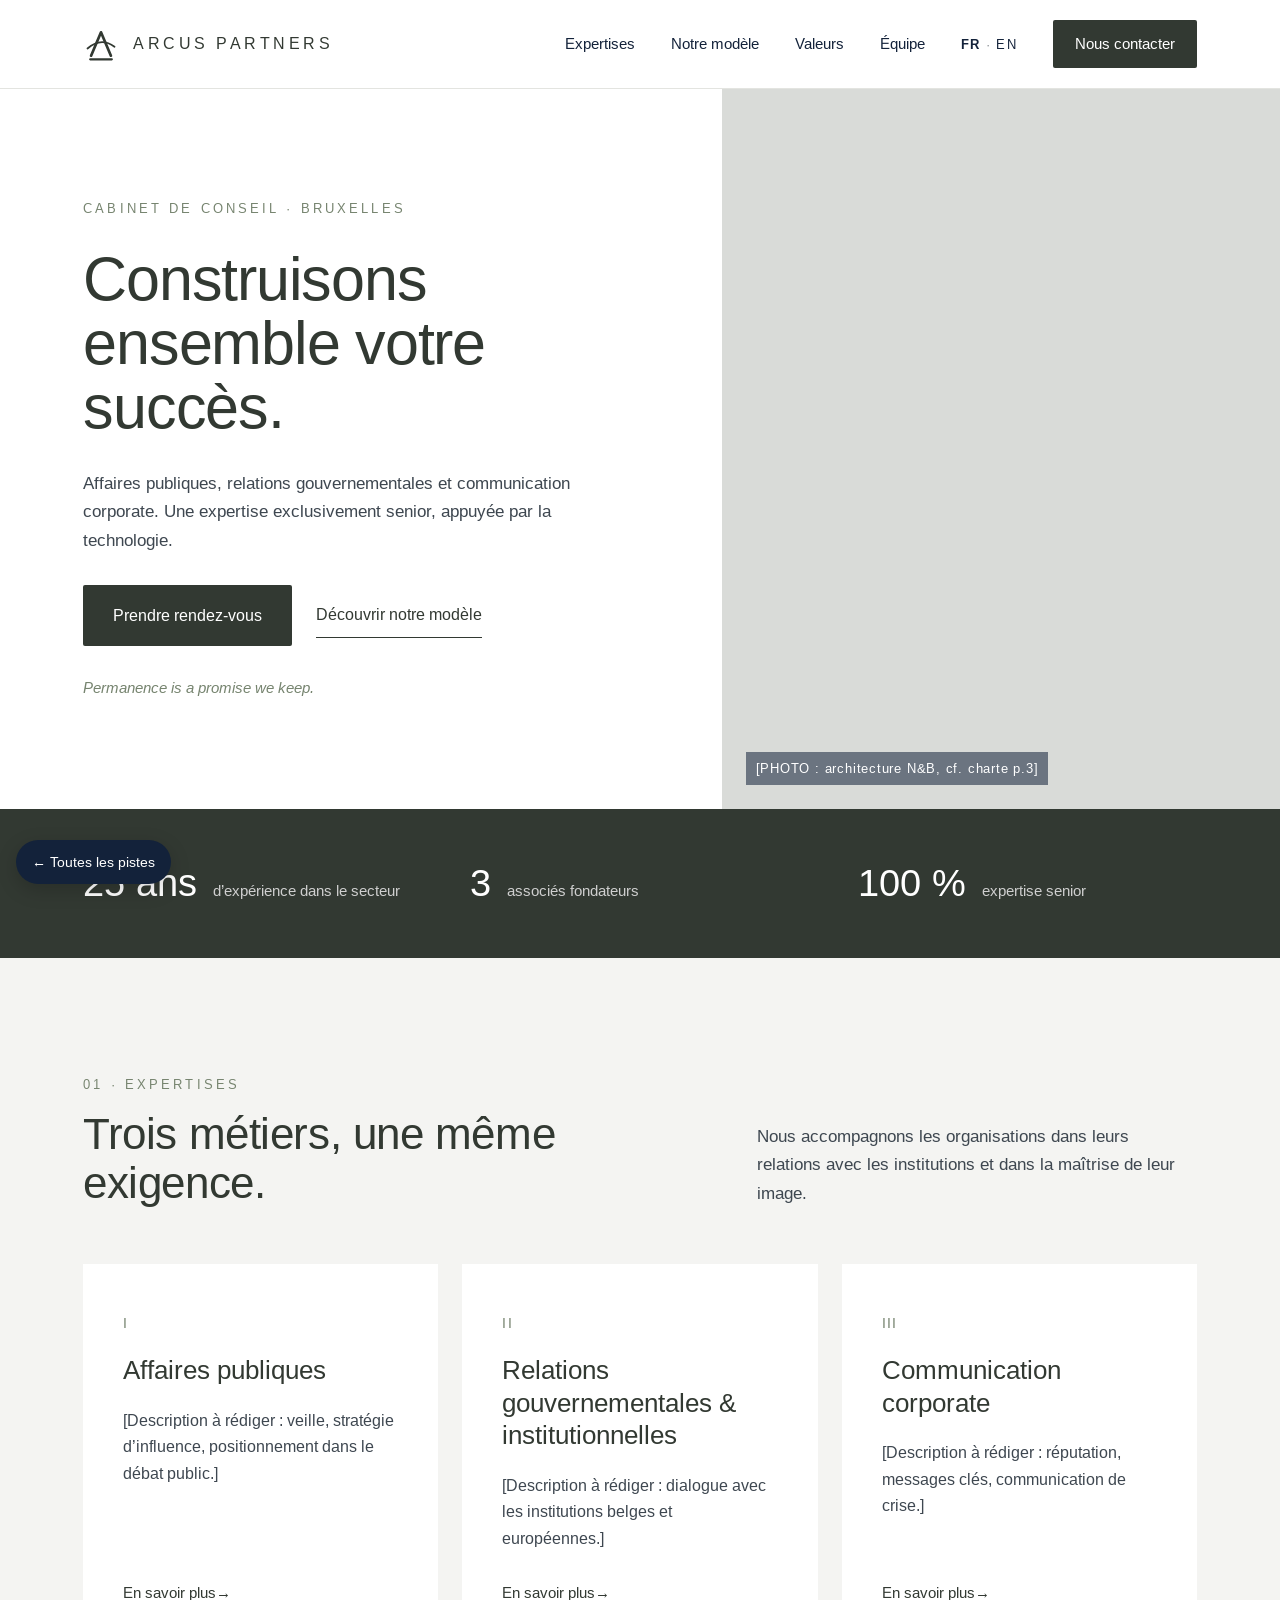
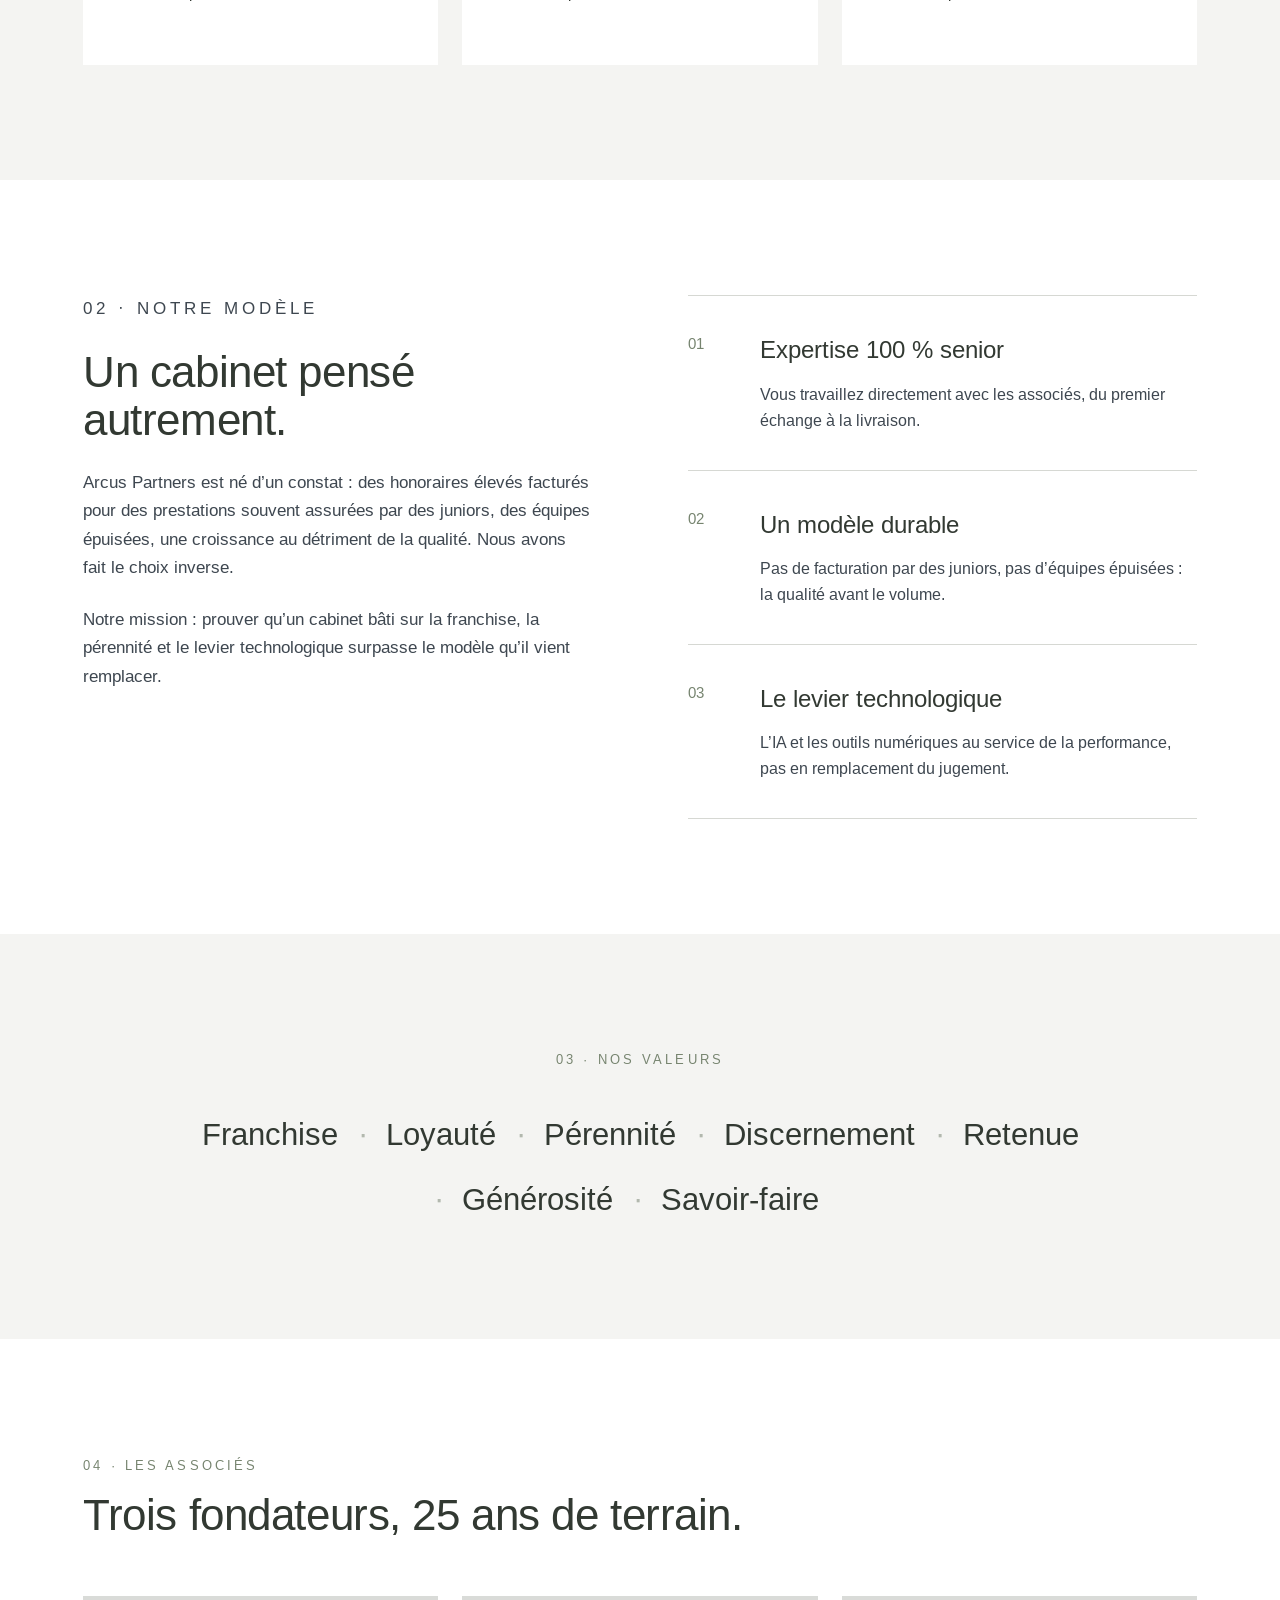
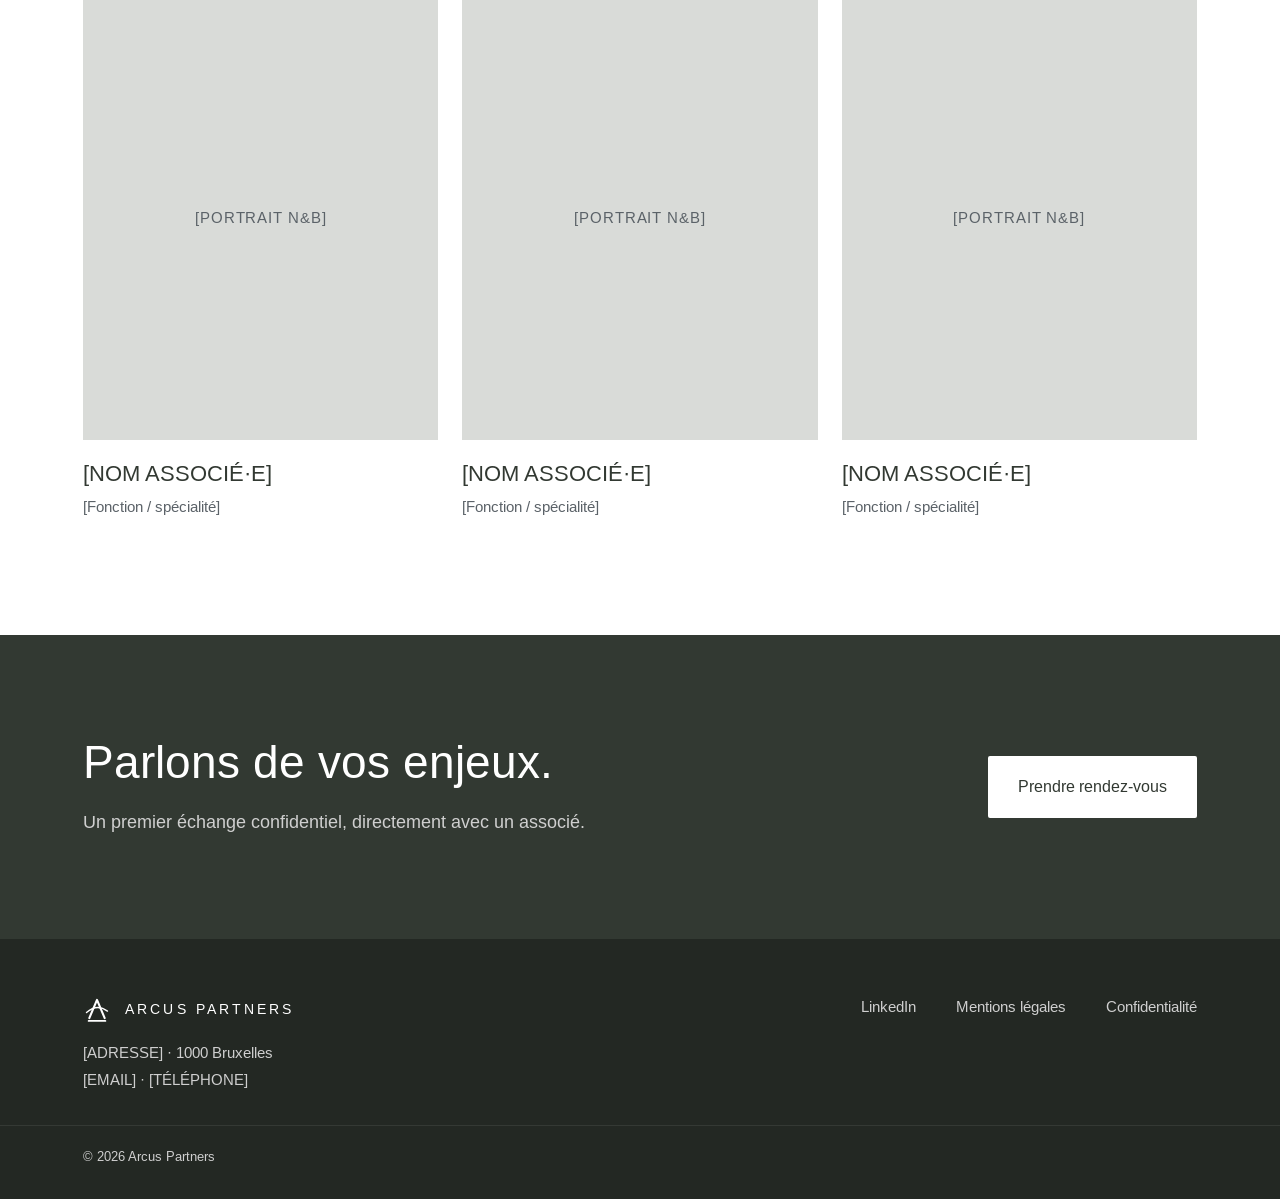
==== commit 1f2c3ae8: "Masque la piste 4 et refait les vignettes sans badge - Retire "Piste x / 4" du badge de retour dans " ====
--- a/v1/index.html
+++ b/v1/index.html
@@ -45,7 +45,7 @@
           <li><a href="#valeurs">Valeurs</a></li>
           <li><a href="#equipe">Équipe</a></li>
           <li class="nav-lang"><a href="#" aria-current="true">FR</a> · <a href="#">EN</a></li>
-          <li><a href="#contact" class="btn btn-primary">Nous contacter</a></li>
+          <li><a href="contact.html" class="btn btn-primary">Nous contacter</a></li>
         </ul>
       </nav>
     </div>
@@ -60,7 +60,7 @@
         <h1 class="hero-title">Construisons ensemble votre succès.</h1>
         <p class="lead">Affaires publiques, relations gouvernementales et communication corporate. Une expertise exclusivement senior, appuyée par la technologie.</p>
         <div class="hero-actions">
-          <a href="#contact" class="btn btn-primary btn-lg">Prendre rendez-vous</a>
+          <a href="contact.html" class="btn btn-primary btn-lg">Prendre rendez-vous</a>
           <a href="#modele" class="btn-link">Découvrir notre modèle</a>
         </div>
         <p class="tagline">Permanence is a promise we keep.</p>
@@ -180,7 +180,7 @@
           <h2 class="cta-title">Parlons de vos enjeux.</h2>
           <p class="cta-text">Un premier échange confidentiel, directement avec un associé.</p>
         </div>
-        <a href="mailto:contact@example.com" class="btn btn-light btn-lg">Prendre rendez-vous</a>
+        <a href="contact.html" class="btn btn-light btn-lg">Prendre rendez-vous</a>
       </div>
     </section>
   </main>
@@ -203,6 +203,6 @@
     <div class="container footer-bottom">© <span id="year">2026</span> Arcus Partners</div>
   </footer>
 
-  <a href="../" class="version-badge">← Toutes les pistes <span>· Piste 1 / 4</span></a>
+  <a href="../" class="version-badge">← Toutes les pistes</a>
 </body>
 </html>
--- a/v1/styles.css
+++ b/v1/styles.css
@@ -253,6 +253,30 @@
 .member figcaption { display: flex; flex-direction: column; gap: 4px; }
 .member strong { font-size: 22px; font-weight: 500; color: var(--navy); }
 .member span { font-size: 15px; color: var(--grey); }
+
+/* ---------- Formulaire de contact ---------- */
+.contact-form { display: flex; flex-direction: column; gap: 20px; }
+.field { display: flex; flex-direction: column; gap: 6px; }
+.field label { font-size: 14px; font-weight: 500; color: var(--ink); }
+.field label span { font-weight: 400; color: var(--grey); }
+.field input, .field textarea {
+  font: inherit; font-size: 16px; padding: 12px 14px; border: 1px solid var(--line);
+  border-radius: 2px; background: var(--white); color: var(--ink); resize: vertical;
+}
+.field input:focus, .field textarea:focus { outline: 2px solid var(--navy); outline-offset: 1px; border-color: var(--navy); }
+.contact-form .btn { align-self: flex-start; }
+.form-note { font-size: 14px; color: var(--sage); }
+
+.contact-info { display: flex; flex-direction: column; gap: 20px; }
+.contact-info-title { font-size: 22px; font-weight: 400; color: var(--navy); margin-bottom: 12px; }
+.contact-info address { font-style: normal; line-height: 1.8; color: var(--charcoal); }
+.contact-info .btn-link { align-self: flex-start; }
+.map-frame { aspect-ratio: 4 / 3; border: 1px solid var(--line); overflow: hidden; }
+.map-frame iframe { width: 100%; height: 100%; border: 0; display: block; }
+.placeholder-label--static {
+  display: inline-block; margin-top: -8px;
+  font-size: 12px; letter-spacing: .04em; color: var(--grey); background: none; padding: 0;
+}
 
 /* CTA */
 .cta { background: var(--navy); color: var(--white); padding-block: clamp(64px, 8vw, 110px); }
@@ -361,4 +385,3 @@
   box-shadow: 0 6px 20px rgba(0,0,0,.18);
 }
 .version-badge:hover { background: var(--navy); color: var(--white); }
-.version-badge span { opacity: .7; font-weight: 400; }
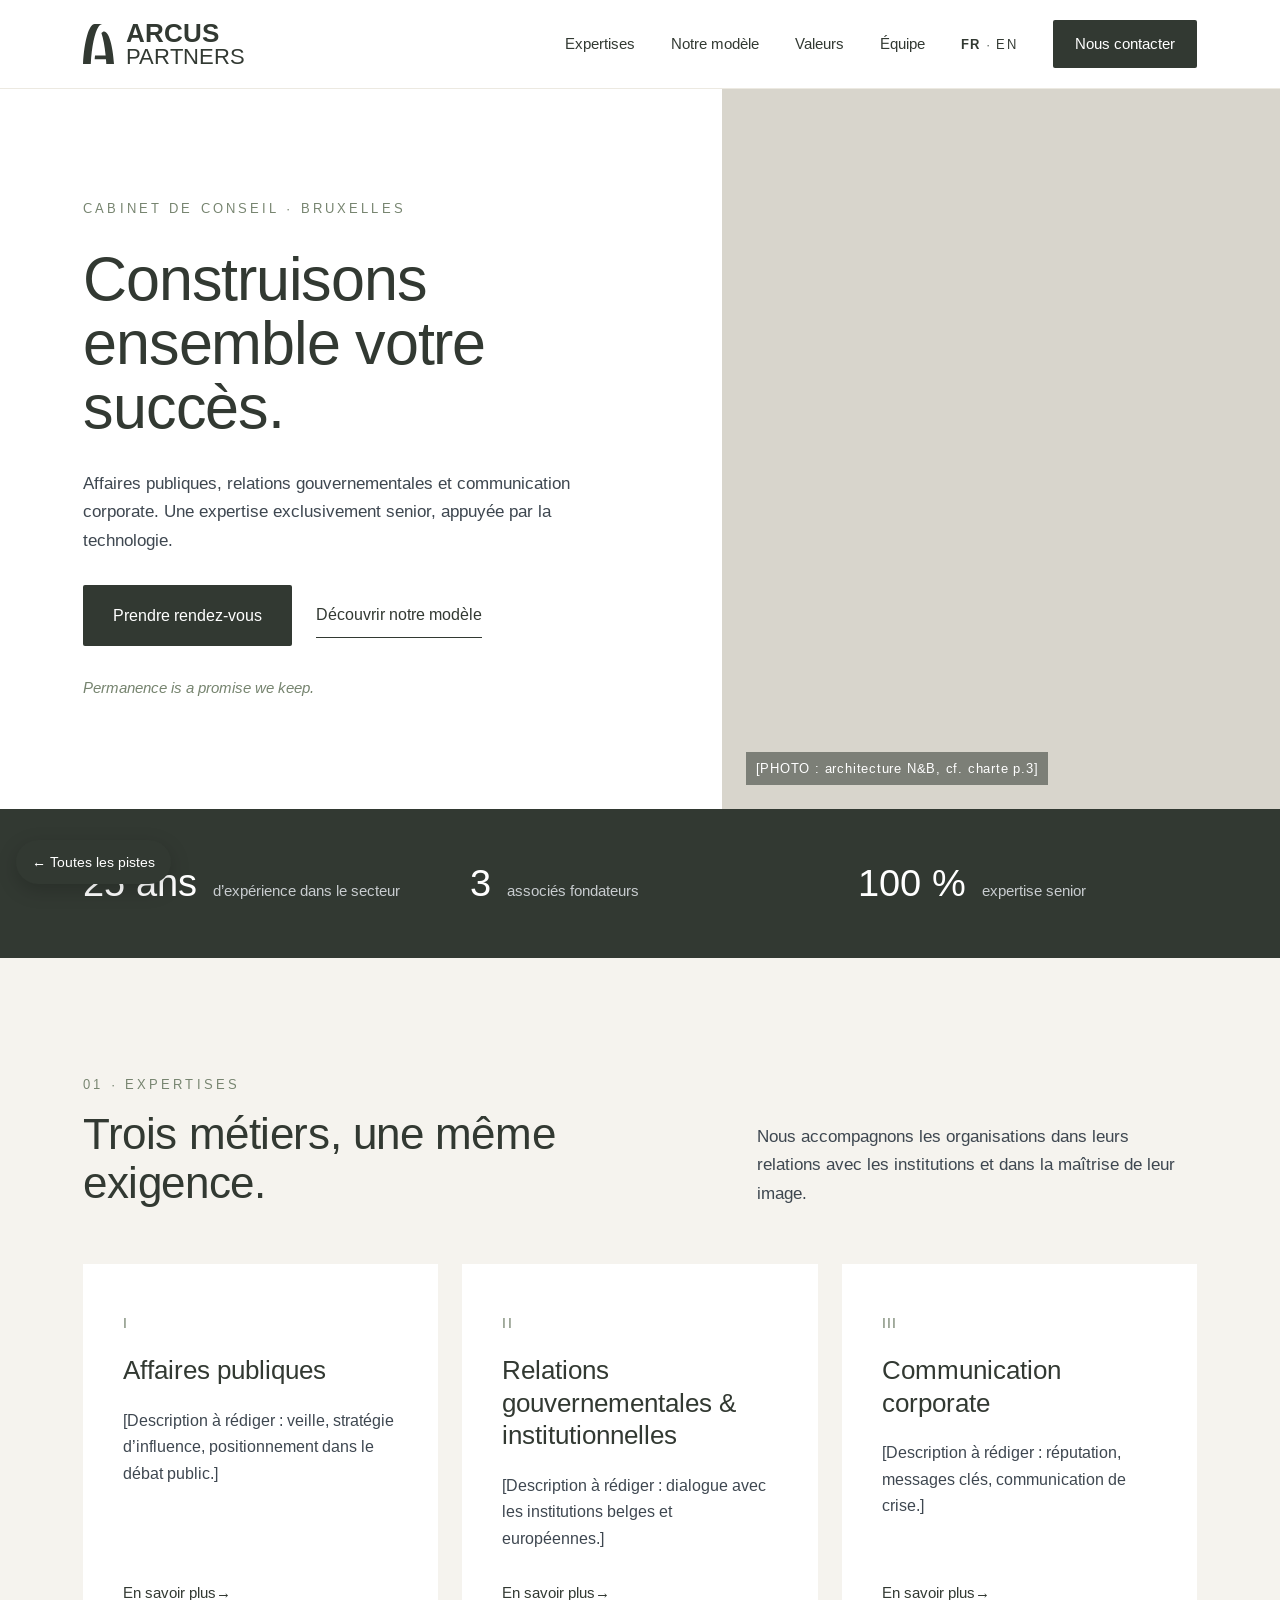
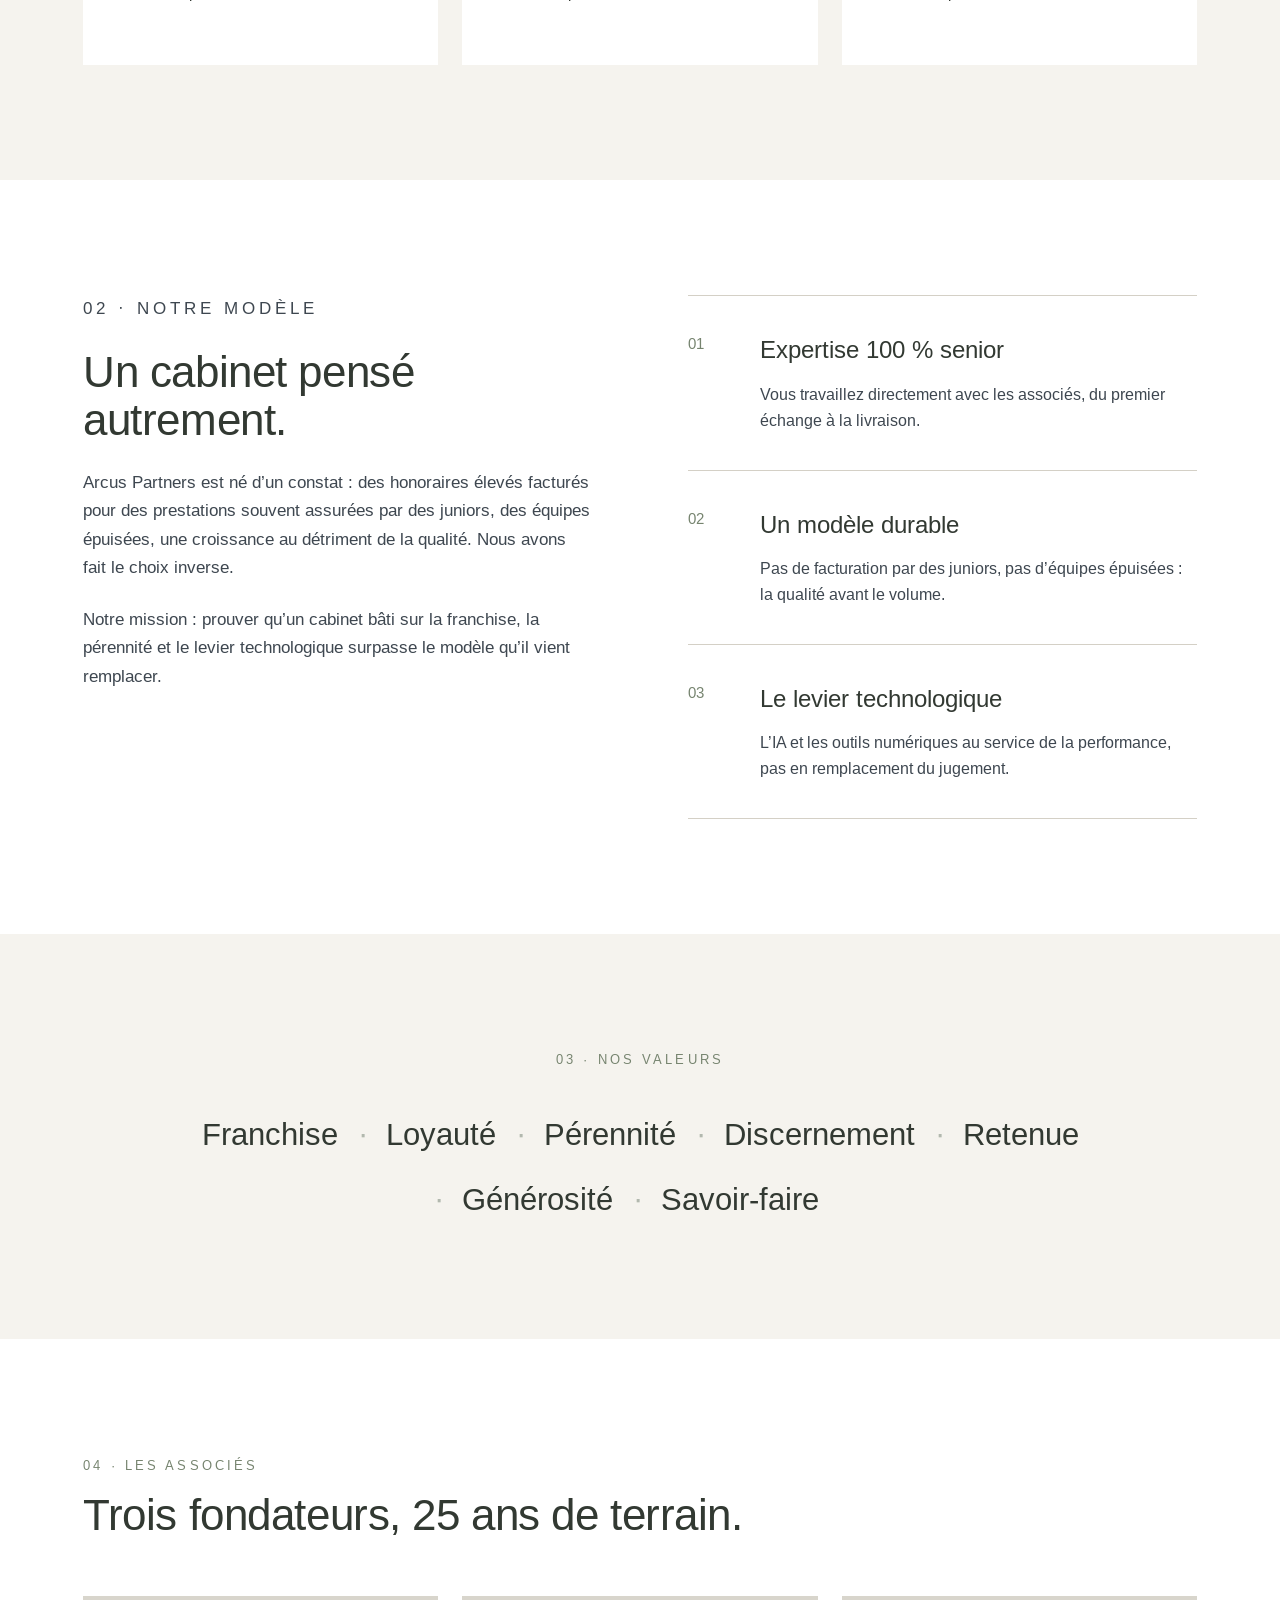
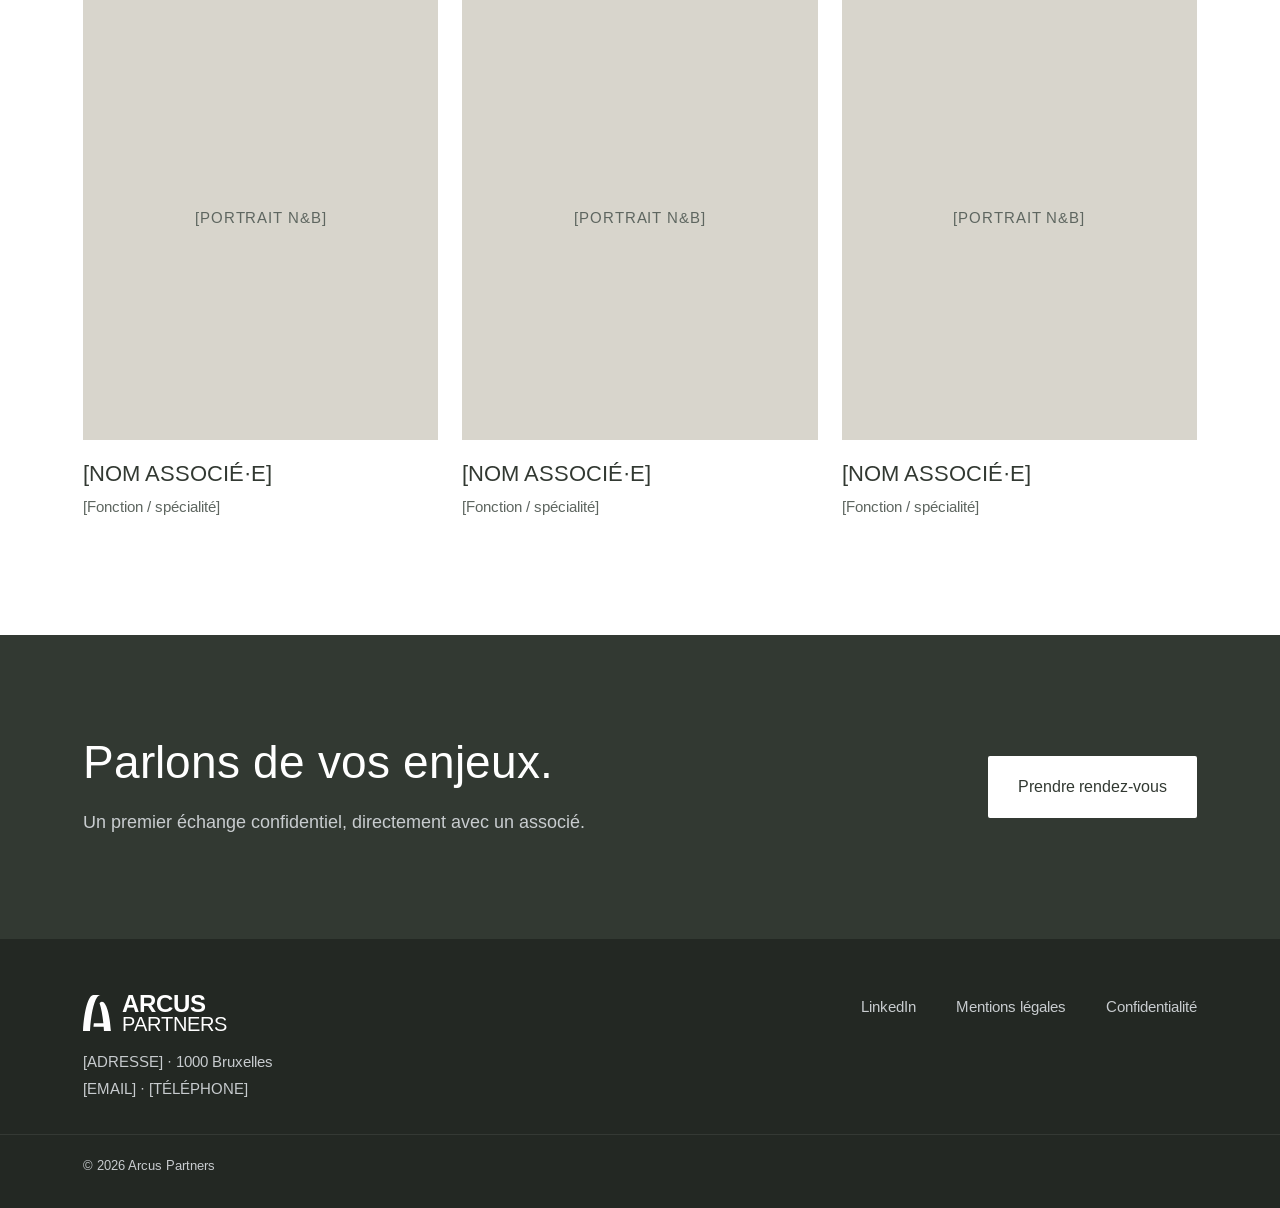
==== commit bbe6b491: "Utilise le logo du concept 1 dans toutes les pistes - Icône vectorielle reprise de la charte (PDF id" ====
--- a/v1/index.html
+++ b/v1/index.html
@@ -15,22 +15,16 @@
 <body>
   <a class="skip-link" href="#contenu">Aller au contenu</a>
 
-  <!-- Logo réutilisable (provisoire : à remplacer par le SVG de la graphiste) -->
+  <!-- Logo (esquisse d'après la charte, concept 1 : à remplacer par le SVG de la graphiste) -->
   <svg width="0" height="0" style="position:absolute" aria-hidden="true">
-    <symbol id="logo-mark" viewBox="0 0 40 40">
-      <g fill="none" stroke="currentColor" stroke-linecap="round" stroke-linejoin="round">
-        <path d="M9 33 L20 7 L31 33" stroke-width="3"/>
-        <path d="M5 25 Q20 12 35 23" stroke-width="2"/>
-        <path d="M8 37 H32" stroke-width="2.5"/>
-      </g>
-    </symbol>
+    <symbol id="logo-a" viewBox="0 0 31 40"><path fill="currentColor" d="M 31 40 C 29.77 21.24 25.82 7.5 21.13 7.5 C 20.18 7.5 19.27 8.06 18.4 9.1 C 20.25 14.63 21.73 22.38 22.63 31.46 L 12.04 31.46 C 11.89 32.69 11.76 33.95 11.64 35.24 L 22.97 35.24 C 23.09 36.8 23.2 38.38 23.29 40 Z M 31 40"/><path fill="currentColor" d="M 19.41 0 L 11.65 0 C 6 0 1.26 17.06 0 40 L 7.77 40 C 8.72 22.58 11.68 8.56 15.52 2.81 C 16.74 0.99 18.05 0 19.41 0"/></symbol>
   </svg>
 
   <header class="site-header" id="top">
     <div class="container header-inner">
       <a href="#top" class="brand" aria-label="Arcus Partners, accueil">
-        <svg class="brand-mark" aria-hidden="true"><use href="#logo-mark"/></svg>
-        <span class="brand-name">ARCUS PARTNERS</span>
+        <svg class="brand-mark" aria-hidden="true"><use href="#logo-a"/></svg>
+        <span class="brand-name"><b>ARCUS</b><span>PARTNERS</span></span>
       </a>
 
       <button class="nav-toggle" type="button" aria-expanded="false" aria-controls="nav" aria-label="Ouvrir le menu">
@@ -189,8 +183,8 @@
     <div class="container footer-inner">
       <div class="footer-brand">
         <a href="#top" class="brand brand--light" aria-label="Retour en haut">
-          <svg class="brand-mark" aria-hidden="true"><use href="#logo-mark"/></svg>
-          <span class="brand-name">ARCUS PARTNERS</span>
+          <svg class="brand-mark" aria-hidden="true"><use href="#logo-a"/></svg>
+          <span class="brand-name"><b>ARCUS</b><span>PARTNERS</span></span>
         </a>
         <address>[ADRESSE] · 1000 Bruxelles<br>[EMAIL] · [TÉLÉPHONE]</address>
       </div>
--- a/v1/styles.css
+++ b/v1/styles.css
@@ -10,13 +10,13 @@
   --sage: #76846F;
   --sage-light: #B2B8AE;
   --charcoal: #3E4750;
-  --ink: #13223A;
-  --grey: #5B6268;
-  --line: #D6D8D3;
-  --off-white: #F4F4F2;
+  --ink: #323932;
+  --grey: #5E6660;
+  --line: #D4D0C6;
+  --off-white: #F5F3EE;
   --white: #FFFFFF;
-  --placeholder: #D9DBD8;
-  --on-navy: #CFCFCF;
+  --placeholder: #D8D5CC;
+  --on-navy: #C8CCCF;
 
   /* Typo */
   --font: "Arimo", system-ui, -apple-system, "Segoe UI", sans-serif;
@@ -114,7 +114,7 @@
 }
 .placeholder-label {
   font-size: 13px; letter-spacing: .06em;
-  color: var(--white); background: rgba(19, 34, 58, .55);
+  color: var(--white); background: rgba(50, 57, 50, .55);
   padding: 6px 10px;
 }
 
@@ -123,23 +123,25 @@
 .site-header {
   position: sticky; top: 0; z-index: 50;
   background: var(--white);
-  border-bottom: 1px solid #E3E4E0;
+  border-bottom: 1px solid #ECE9E1;
 }
 .header-inner {
   height: 88px;
   display: flex; align-items: center; justify-content: space-between;
 }
 
-.brand { display: inline-flex; align-items: center; gap: 14px; color: var(--navy); }
-.brand-mark { width: 36px; height: 36px; }
-.brand-name { font-size: 16px; font-weight: 500; letter-spacing: .22em; }
+.brand { display: inline-flex; align-items: center; gap: .3em; color: var(--navy); font-size: 40px; }
+.brand-mark { width: .775em; height: 1em; flex: none; }
+.brand-name { display: flex; flex-direction: column; gap: .1em; line-height: .76; letter-spacing: 0; }
+.brand-name b { font-size: .66em; font-weight: 700; }
+.brand-name span { font-size: .56em; font-weight: 400; }
 .brand--light { color: var(--white); }
 .brand--light:hover { color: var(--white); }
 
 .nav-list { display: flex; align-items: center; gap: 36px; font-size: 15px; }
 .nav-list a:not(.btn) { color: var(--ink); }
-.nav-list a:not(.btn):hover { color: var(--navy); }
-.nav-lang { font-size: 13px; letter-spacing: .1em; color: #8A8F94; }
+.nav-list a:not(.btn):hover { color: var(--sage); }
+.nav-lang { font-size: 13px; letter-spacing: .1em; color: var(--grey); }
 .nav-lang a[aria-current] { font-weight: 600; }
 
 .nav-toggle {
@@ -288,8 +290,7 @@
 .site-footer { background: var(--navy-dark); color: var(--on-navy); font-size: 15px; }
 .footer-inner { display: flex; justify-content: space-between; align-items: flex-start; gap: 32px; padding-block: 56px 32px; }
 .footer-brand { display: flex; flex-direction: column; gap: 16px; }
-.footer-brand .brand-mark { width: 28px; height: 28px; }
-.footer-brand .brand-name { font-size: 14px; }
+.footer-brand .brand { font-size: 36px; }
 address { font-style: normal; line-height: 1.8; }
 .footer-links { display: flex; gap: 40px; }
 .footer-links a { color: var(--on-navy); }
@@ -317,8 +318,7 @@
 
 @media (max-width: 900px) {
   .header-inner { height: 72px; }
-  .brand-mark { width: 28px; height: 28px; }
-  .brand-name { font-size: 14px; letter-spacing: .2em; }
+  .brand { font-size: 32px; }
 
   .nav-toggle { display: flex; }
   .nav {
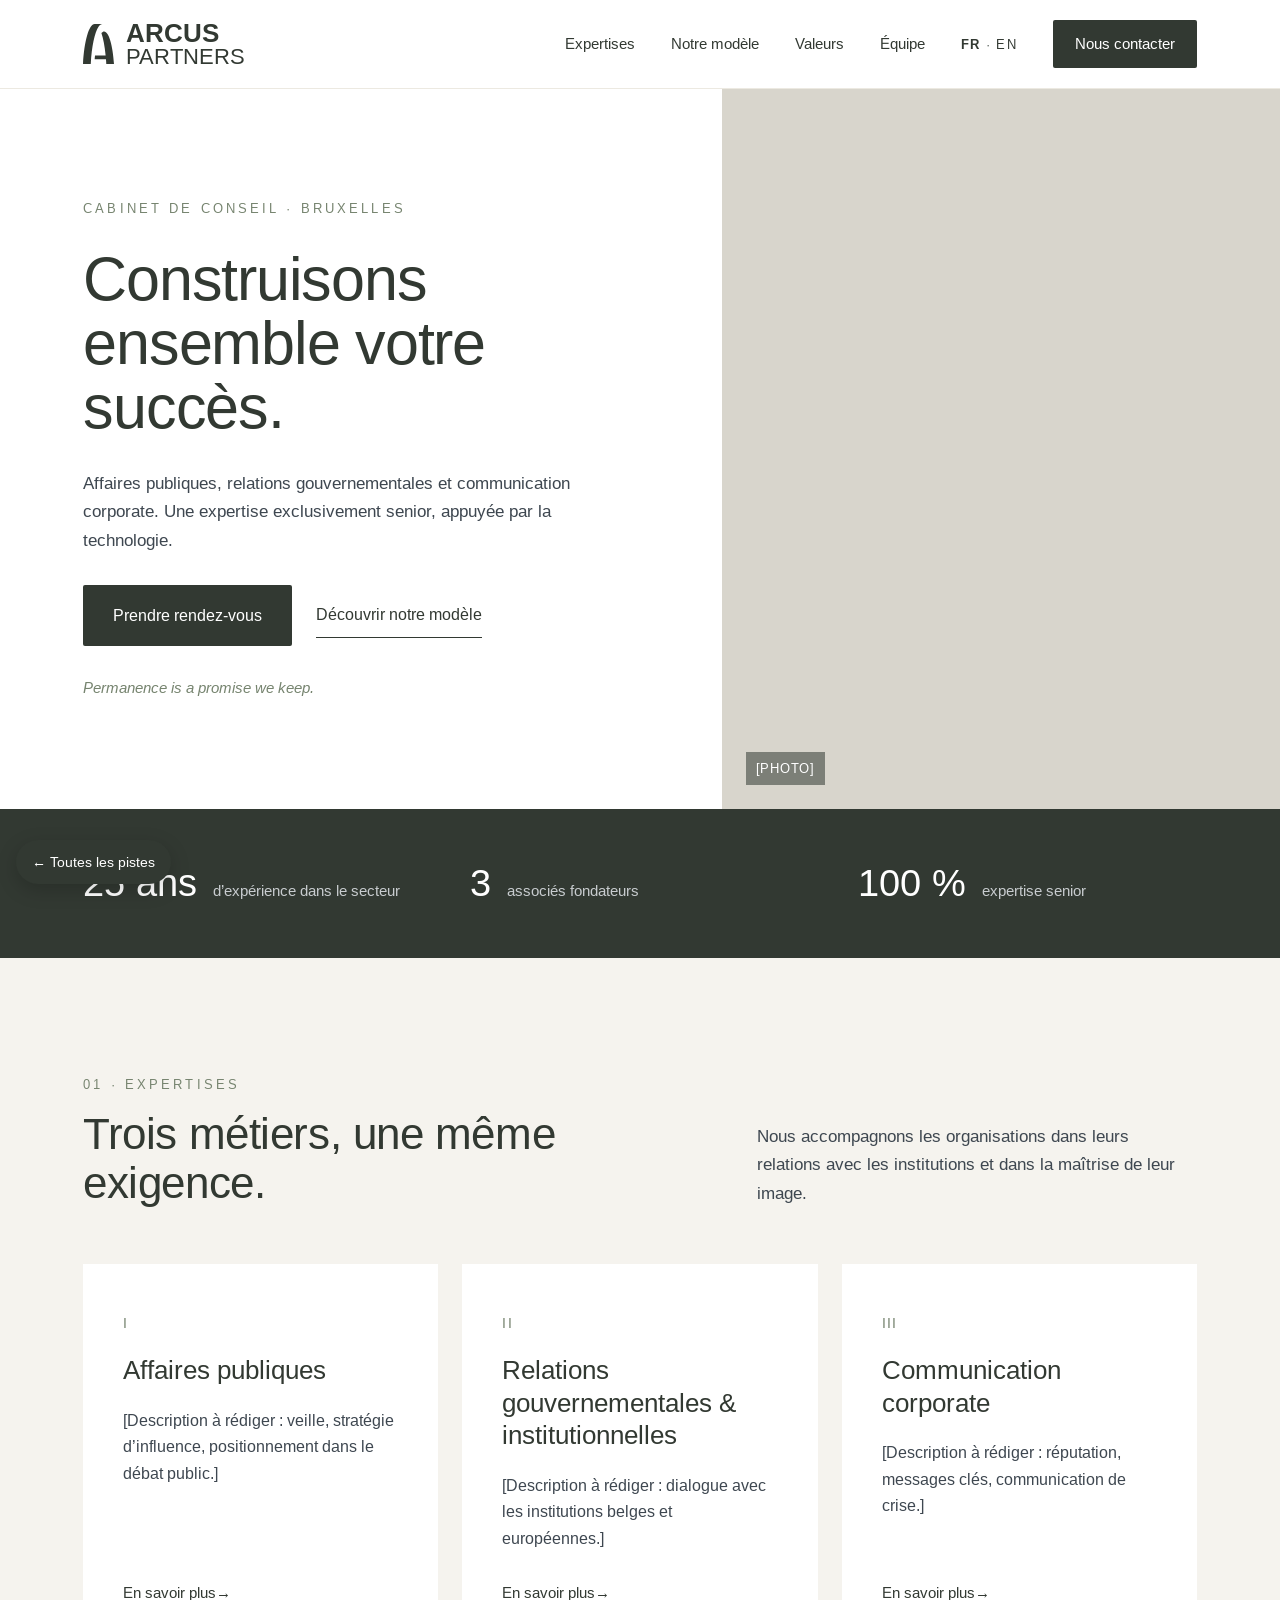
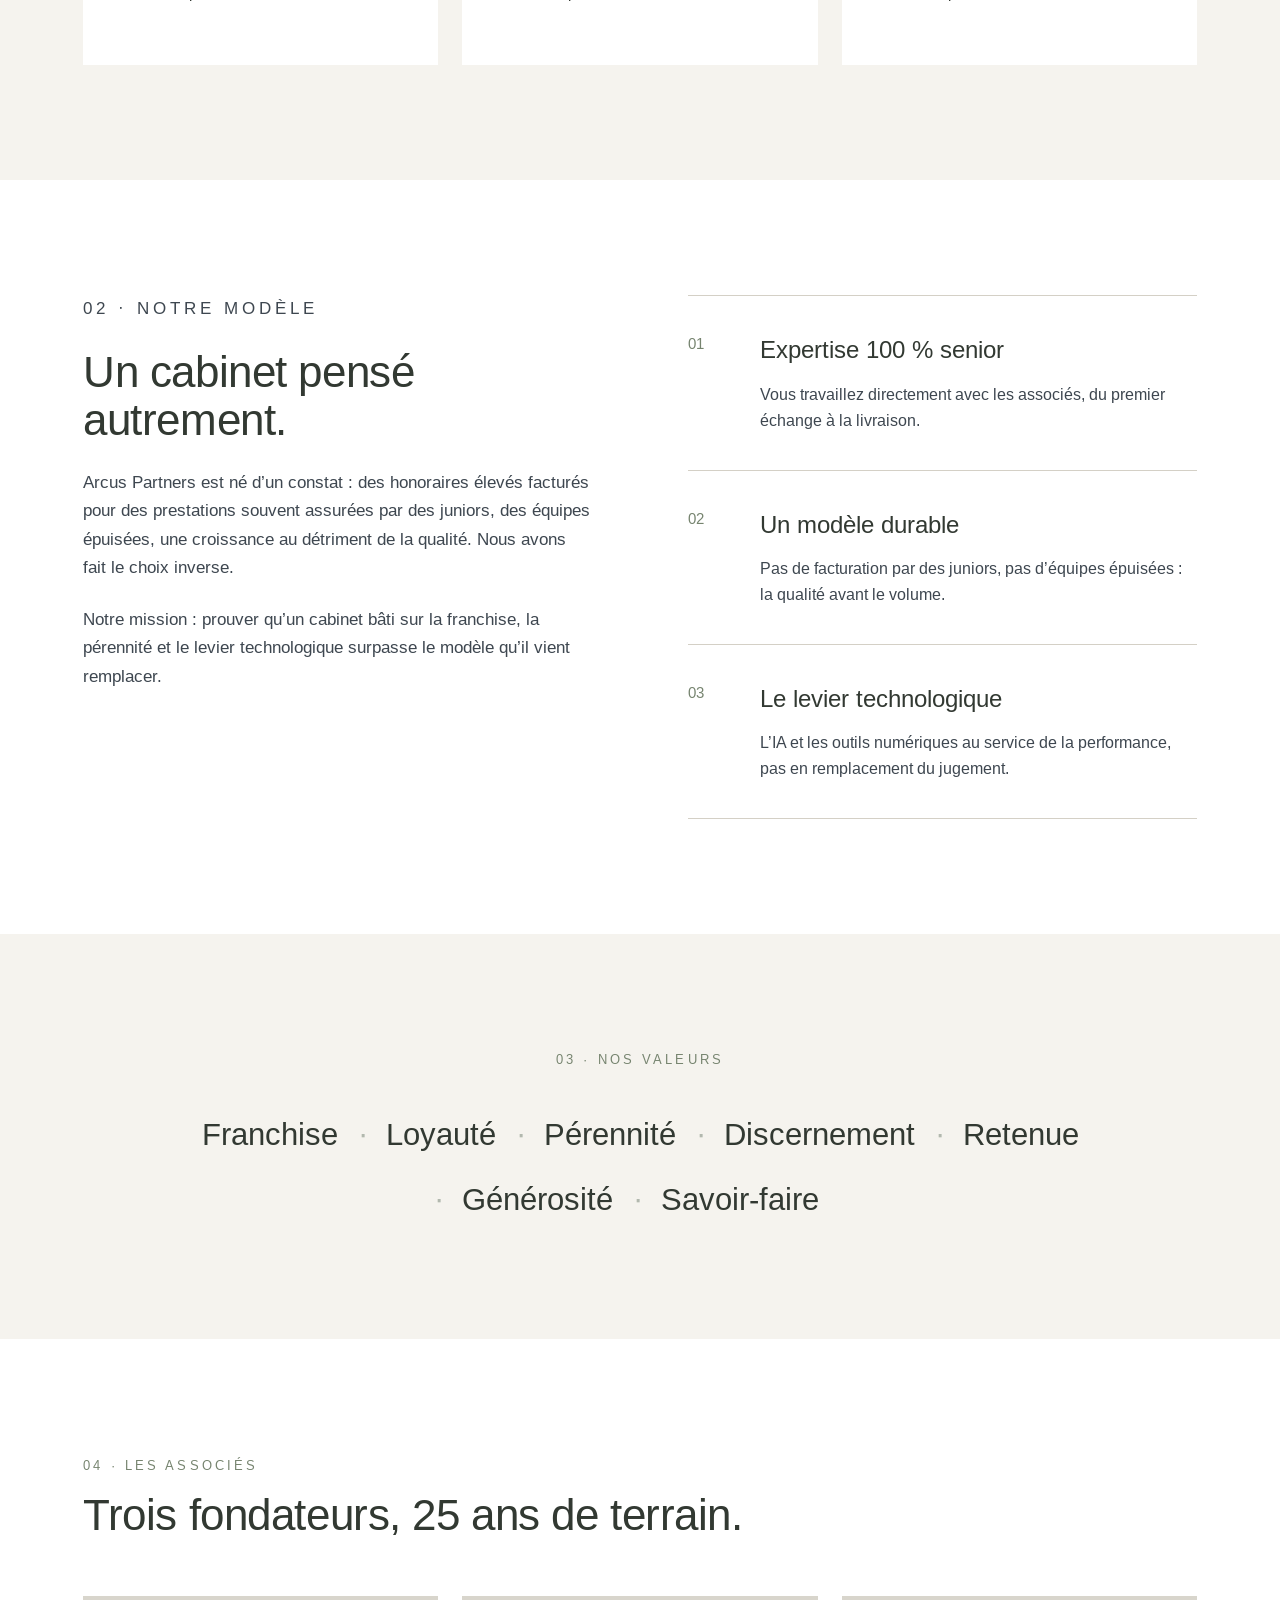
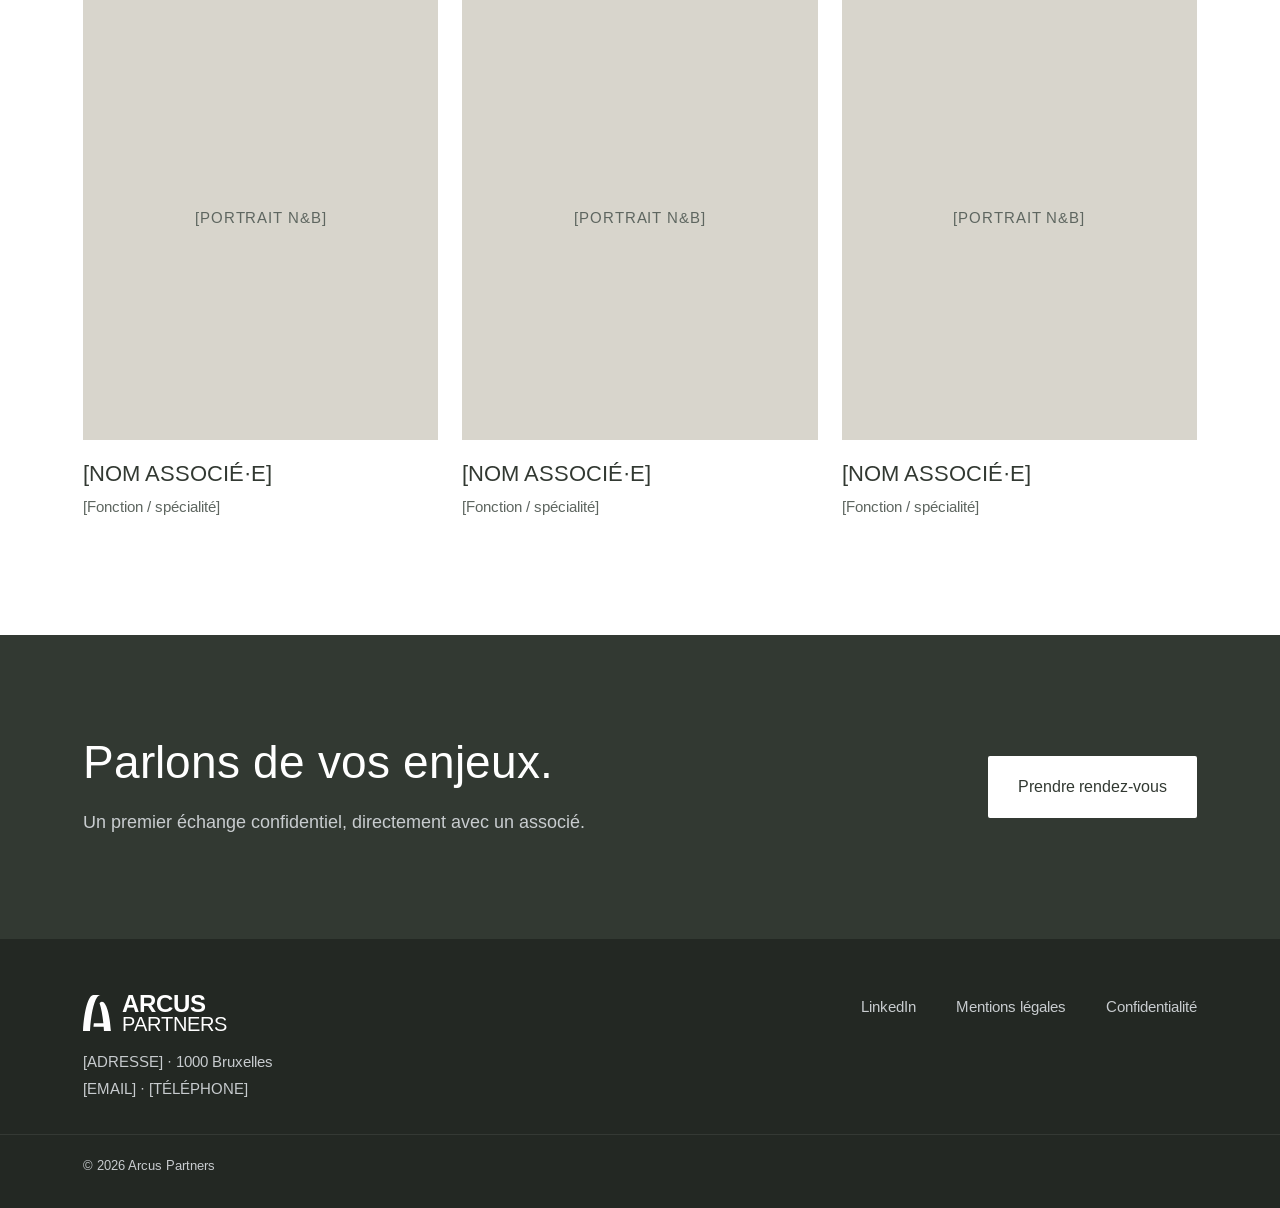
==== commit 9cc8c0fa: "Simplifie les libellés des emplacements photo Co-Authored-By: Claude Opus 5.5 <noreply@anthropic.com" ====
--- a/v1/index.html
+++ b/v1/index.html
@@ -60,7 +60,7 @@
         <p class="tagline">Permanence is a promise we keep.</p>
       </div>
       <div class="hero-media placeholder" role="img" aria-label="Photo d'architecture en noir et blanc (à venir)">
-        <span class="placeholder-label">[PHOTO : architecture N&amp;B, cf. charte p.3]</span>
+        <span class="placeholder-label">[PHOTO]</span>
       </div>
     </section>
 
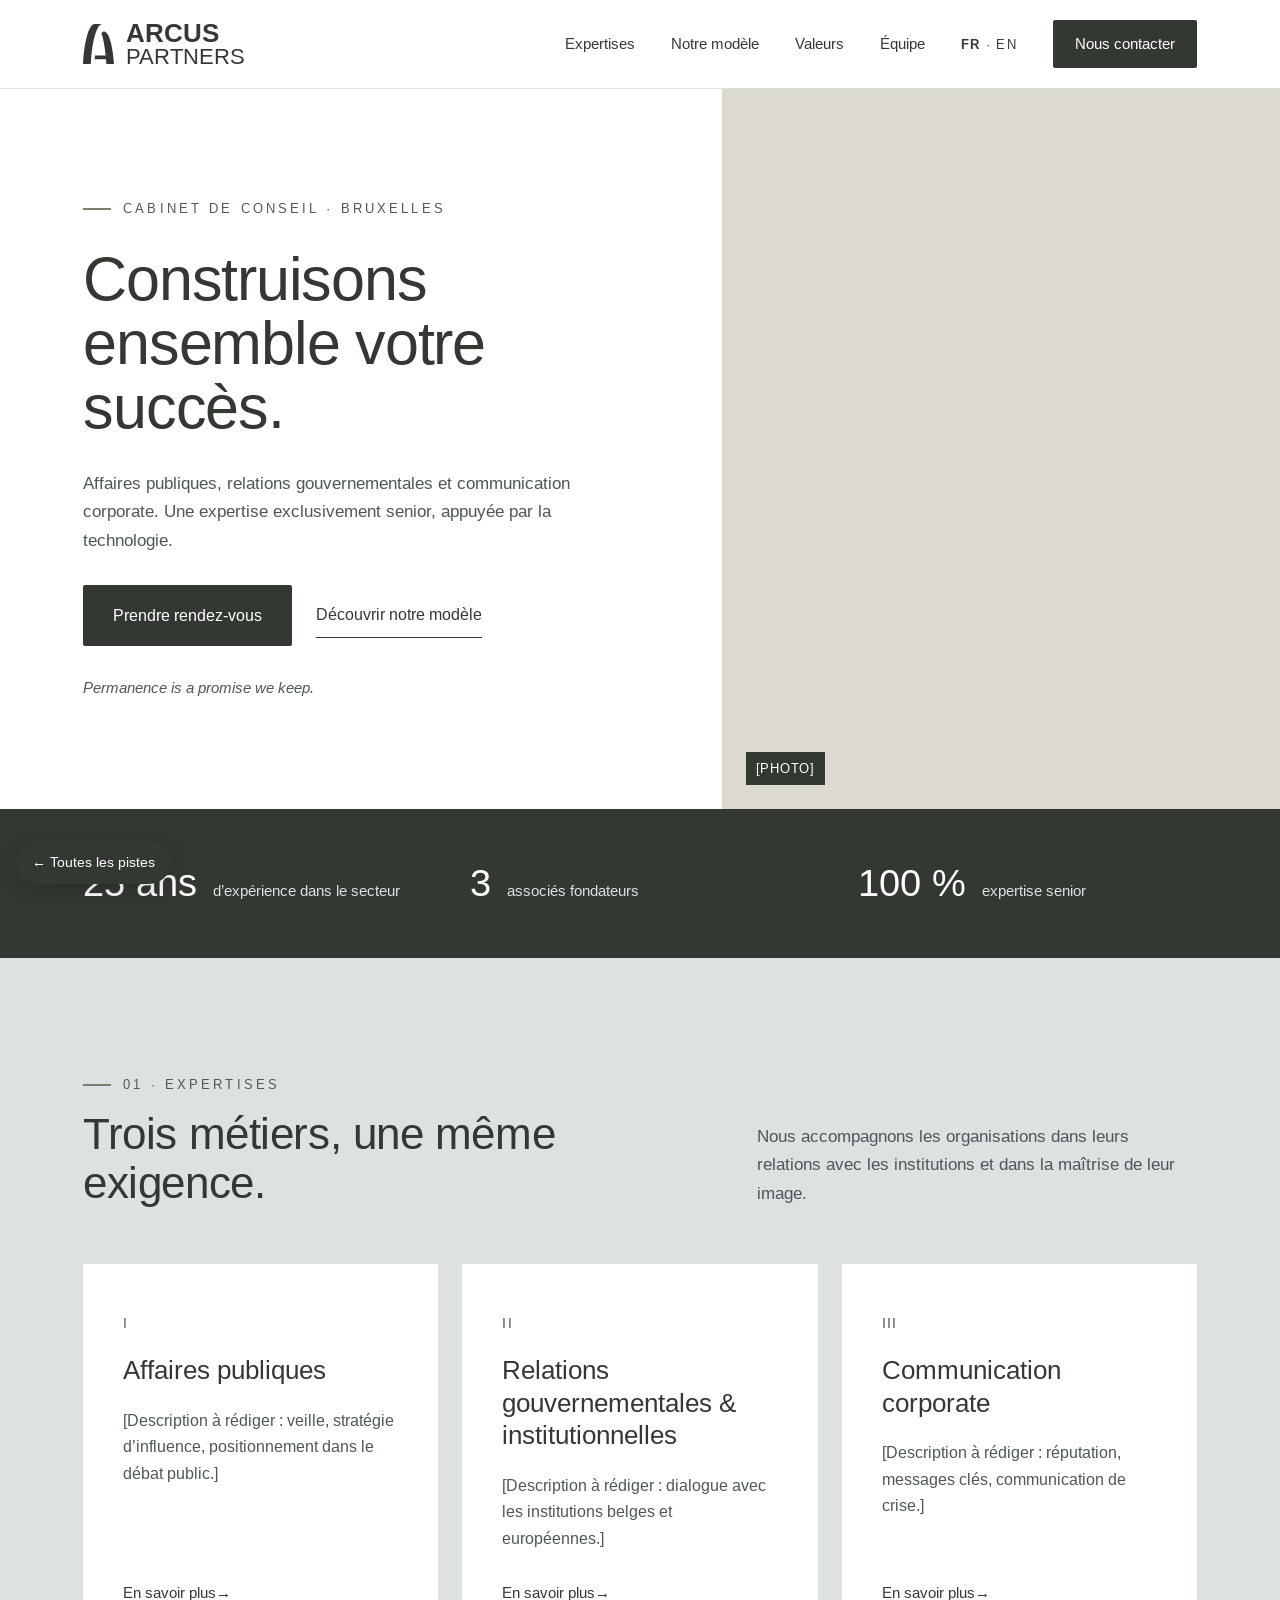
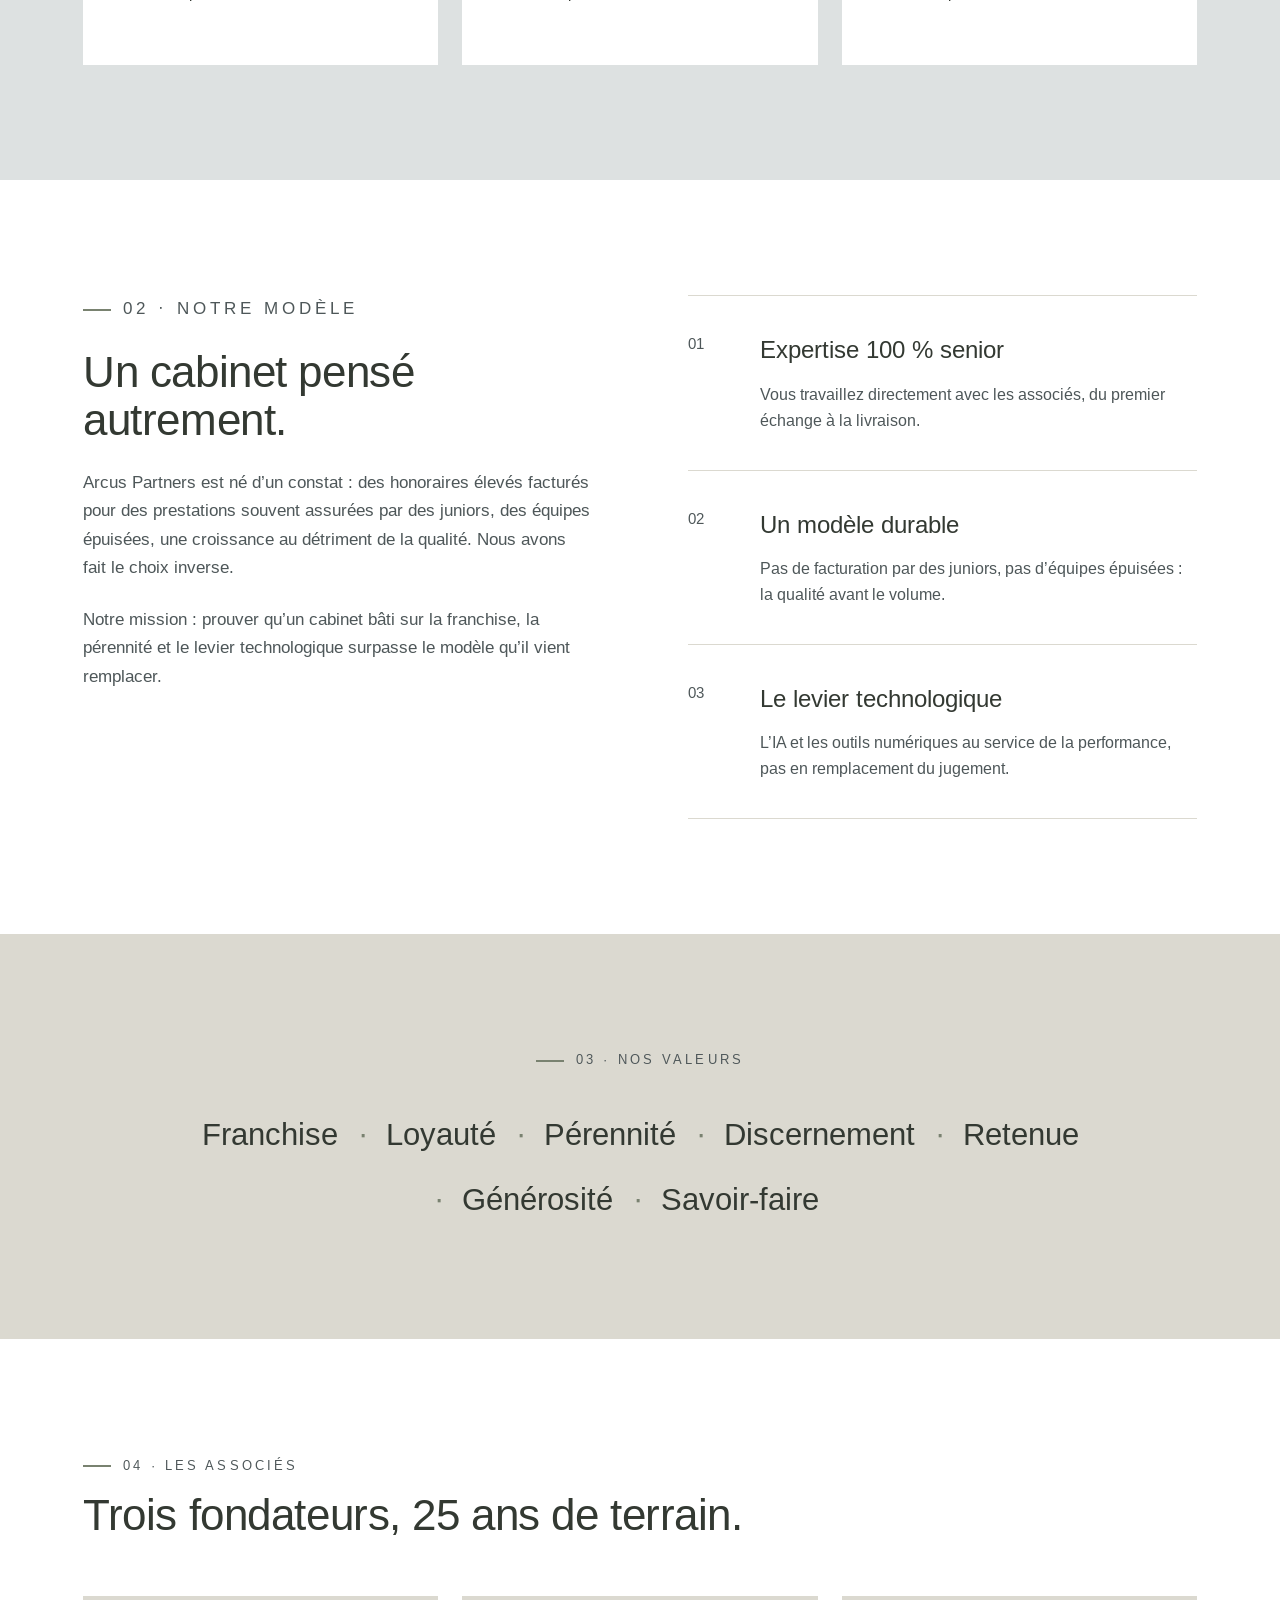
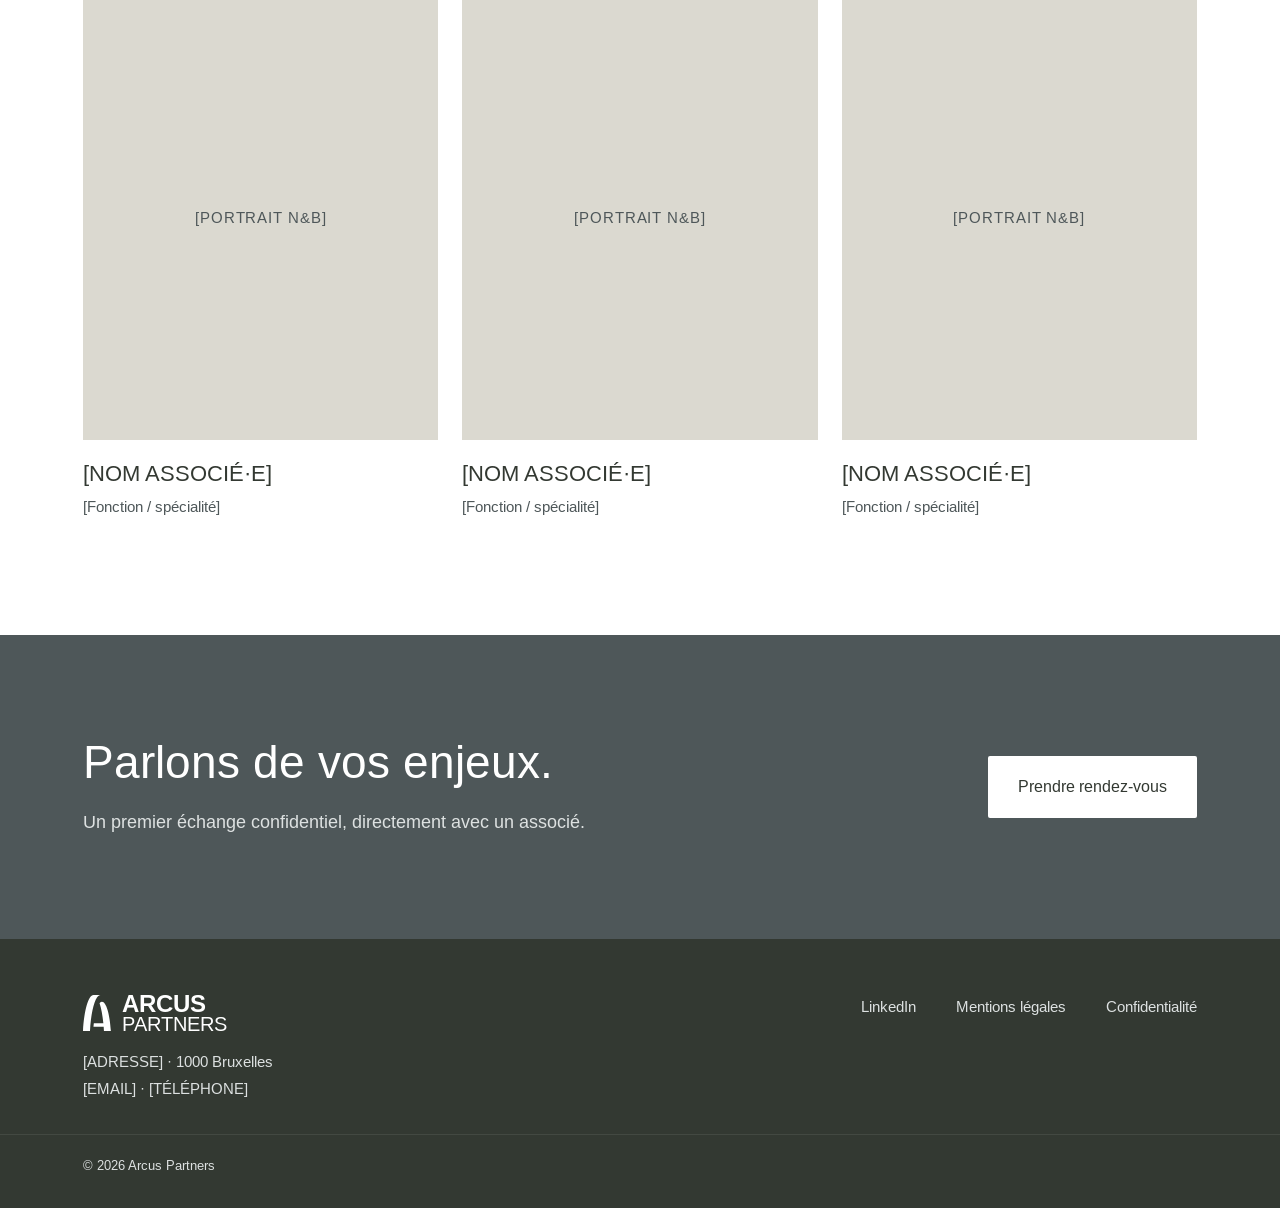
==== commit 7011d5be: "Applique les 5 couleurs de la charte dans toutes les pistes Remplace les teintes approximatives par " ====
--- a/v1/index.html
+++ b/v1/index.html
@@ -134,7 +134,7 @@
     </section>
 
     <!-- VALEURS -->
-    <section class="section section--center" id="valeurs">
+    <section class="section section--beige section--center" id="valeurs">
       <div class="container">
         <p class="eyebrow">03 · Nos valeurs</p>
         <ul class="values">
--- a/v1/styles.css
+++ b/v1/styles.css
@@ -5,18 +5,20 @@
 
 :root {
   /* Couleurs */
-  --navy: #323932;
-  --navy-dark: #232823;
-  --sage: #76846F;
-  --sage-light: #B2B8AE;
-  --charcoal: #3E4750;
-  --ink: #323932;
-  --grey: #5E6660;
-  --line: #D4D0C6;
-  --off-white: #F5F3EE;
+  /* Les 5 couleurs de la charte */
+  --navy: #333932;        /* vert foncé */
+  --charcoal: #4E5759;    /* gris */
+  --beige: #DBD9D0;
+  --grey-light: #DDE1E1;  /* gris clair */
+  --sage: #798270;        /* vert clair */
+
+  /* Rôles */
+  --ink: var(--navy);
+  --grey: var(--charcoal);
+  --line: var(--beige);
   --white: #FFFFFF;
-  --placeholder: #D8D5CC;
-  --on-navy: #C8CCCF;
+  --placeholder: var(--beige);
+  --on-navy: var(--grey-light);
 
   /* Typo */
   --font: "Arimo", system-ui, -apple-system, "Segoe UI", sans-serif;
@@ -38,18 +40,19 @@
   font-size: 16px;
   line-height: 1.6;
   color: var(--ink);
-  background: var(--off-white);
+  background: var(--grey-light);
   -webkit-font-smoothing: antialiased;
 }
 
 img { max-width: 100%; display: block; }
 a { color: var(--navy); text-decoration: none; }
-a:hover { color: var(--navy-dark); }
+a:hover { color: var(--charcoal); }
 h1, h2, h3 { margin: 0; color: var(--navy); }
 p { margin: 0; }
 ul, ol { margin: 0; padding: 0; list-style: none; }
 
 :focus-visible { outline: 2px solid var(--navy); outline-offset: 3px; }
+.stats :focus-visible, .cta :focus-visible, .site-footer :focus-visible { outline-color: var(--white); }
 
 .skip-link {
   position: absolute; left: 16px; top: -48px;
@@ -71,7 +74,12 @@
   font-weight: 500;
   letter-spacing: 0.24em;
   text-transform: uppercase;
-  color: var(--sage);
+  color: var(--charcoal);
+}
+/* Le vert clair ne passe pas le contraste AA en petit corps : il reste en filet décoratif */
+.eyebrow::before {
+  content: ""; display: inline-block; vertical-align: middle;
+  width: 28px; height: 2px; margin-right: 12px; background: var(--sage);
 }
 
 .section-title {
@@ -97,9 +105,9 @@
 }
 .btn-lg { padding: 18px 30px; font-size: 16px; }
 .btn-primary { background: var(--navy); color: var(--white); }
-.btn-primary:hover { background: var(--navy-dark); color: var(--white); }
+.btn-primary:hover { background: var(--charcoal); color: var(--white); }
 .btn-light { background: var(--white); color: var(--navy); white-space: nowrap; }
-.btn-light:hover { background: var(--off-white); }
+.btn-light:hover { background: var(--beige); }
 
 .btn-link {
   display: inline-flex; align-items: center; min-height: 44px;
@@ -114,7 +122,7 @@
 }
 .placeholder-label {
   font-size: 13px; letter-spacing: .06em;
-  color: var(--white); background: rgba(50, 57, 50, .55);
+  color: var(--white); background: var(--navy);
   padding: 6px 10px;
 }
 
@@ -123,7 +131,7 @@
 .site-header {
   position: sticky; top: 0; z-index: 50;
   background: var(--white);
-  border-bottom: 1px solid #ECE9E1;
+  border-bottom: 1px solid var(--grey-light);
 }
 .header-inner {
   height: 88px;
@@ -140,7 +148,7 @@
 
 .nav-list { display: flex; align-items: center; gap: 36px; font-size: 15px; }
 .nav-list a:not(.btn) { color: var(--ink); }
-.nav-list a:not(.btn):hover { color: var(--sage); }
+.nav-list a:not(.btn):hover { color: var(--charcoal); text-decoration: underline; text-underline-offset: 6px; }
 .nav-lang { font-size: 13px; letter-spacing: .1em; color: var(--grey); }
 .nav-lang a[aria-current] { font-weight: 600; }
 
@@ -180,7 +188,7 @@
 }
 .lead { max-width: 520px; }
 .hero-actions { display: flex; flex-wrap: wrap; gap: 16px 24px; align-items: center; }
-.tagline { font-size: 15px; font-style: italic; color: var(--sage); }
+.tagline { font-size: 15px; font-style: italic; color: var(--charcoal); }
 
 /* ---------- Stats ---------- */
 
@@ -197,6 +205,7 @@
 
 .section { padding-block: var(--section-y); }
 .section--white { background: var(--white); }
+.section--beige { background: var(--beige); }
 .section--center { text-align: center; }
 
 .section-head { display: flex; flex-direction: column; gap: 16px; margin-bottom: 56px; }
@@ -216,8 +225,8 @@
   border-bottom: 2px solid transparent;
   transition: border-color .25s ease, transform .25s ease;
 }
-.card:hover { border-color: var(--navy); transform: translateY(-2px); }
-.card-num { font-size: 14px; letter-spacing: .1em; color: var(--sage); }
+.card:hover { border-color: var(--sage); transform: translateY(-2px); }
+.card-num { font-size: 14px; letter-spacing: .1em; color: var(--charcoal); }
 .card-title { font-size: 26px; font-weight: 500; line-height: 1.25; }
 .card p { font-size: 16px; line-height: 1.65; color: var(--charcoal); }
 .card-link { margin-top: auto; font-weight: 500; font-size: 15px; min-height: 44px; display: inline-flex; align-items: center; }
@@ -232,7 +241,7 @@
   border-top: 1px solid var(--line);
 }
 .point:last-child { border-bottom: 1px solid var(--line); }
-.point-num { font-size: 15px; color: var(--sage); min-width: 40px; }
+.point-num { font-size: 15px; color: var(--charcoal); min-width: 40px; }
 .point h3 { font-size: 24px; font-weight: 500; margin-bottom: 10px; }
 .point p { color: var(--charcoal); line-height: 1.65; }
 
@@ -244,7 +253,7 @@
 }
 .values li { padding-inline: 24px; position: relative; }
 .values li + li::before {
-  content: "·"; position: absolute; left: -4px; color: var(--sage-light);
+  content: "·"; position: absolute; left: -4px; color: var(--sage);
 }
 
 /* Équipe */
@@ -262,12 +271,12 @@
 .field label { font-size: 14px; font-weight: 500; color: var(--ink); }
 .field label span { font-weight: 400; color: var(--grey); }
 .field input, .field textarea {
-  font: inherit; font-size: 16px; padding: 12px 14px; border: 1px solid var(--line);
+  font: inherit; font-size: 16px; padding: 12px 14px; border: 1px solid var(--charcoal);
   border-radius: 2px; background: var(--white); color: var(--ink); resize: vertical;
 }
 .field input:focus, .field textarea:focus { outline: 2px solid var(--navy); outline-offset: 1px; border-color: var(--navy); }
 .contact-form .btn { align-self: flex-start; }
-.form-note { font-size: 14px; color: var(--sage); }
+.form-note { font-size: 14px; color: var(--charcoal); }
 
 .contact-info { display: flex; flex-direction: column; gap: 20px; }
 .contact-info-title { font-size: 22px; font-weight: 400; color: var(--navy); margin-bottom: 12px; }
@@ -281,13 +290,13 @@
 }
 
 /* CTA */
-.cta { background: var(--navy); color: var(--white); padding-block: clamp(64px, 8vw, 110px); }
+.cta { background: var(--charcoal); color: var(--white); padding-block: clamp(64px, 8vw, 110px); }
 .cta-inner { display: flex; justify-content: space-between; align-items: center; gap: 40px 80px; }
 .cta-title { color: var(--white); font-size: clamp(34px, 3.6vw, 52px); line-height: 1.1; font-weight: 300; }
 .cta-text { margin-top: 20px; font-size: 18px; color: var(--on-navy); max-width: 560px; }
 
 /* Footer */
-.site-footer { background: var(--navy-dark); color: var(--on-navy); font-size: 15px; }
+.site-footer { background: var(--navy); color: var(--on-navy); font-size: 15px; }
 .footer-inner { display: flex; justify-content: space-between; align-items: flex-start; gap: 32px; padding-block: 56px 32px; }
 .footer-brand { display: flex; flex-direction: column; gap: 16px; }
 .footer-brand .brand { font-size: 36px; }
@@ -384,4 +393,4 @@
   background: var(--ink); color: var(--white); font-size: 14px; font-weight: 500;
   box-shadow: 0 6px 20px rgba(0,0,0,.18);
 }
-.version-badge:hover { background: var(--navy); color: var(--white); }
+.version-badge:hover { background: var(--charcoal); color: var(--white); }
